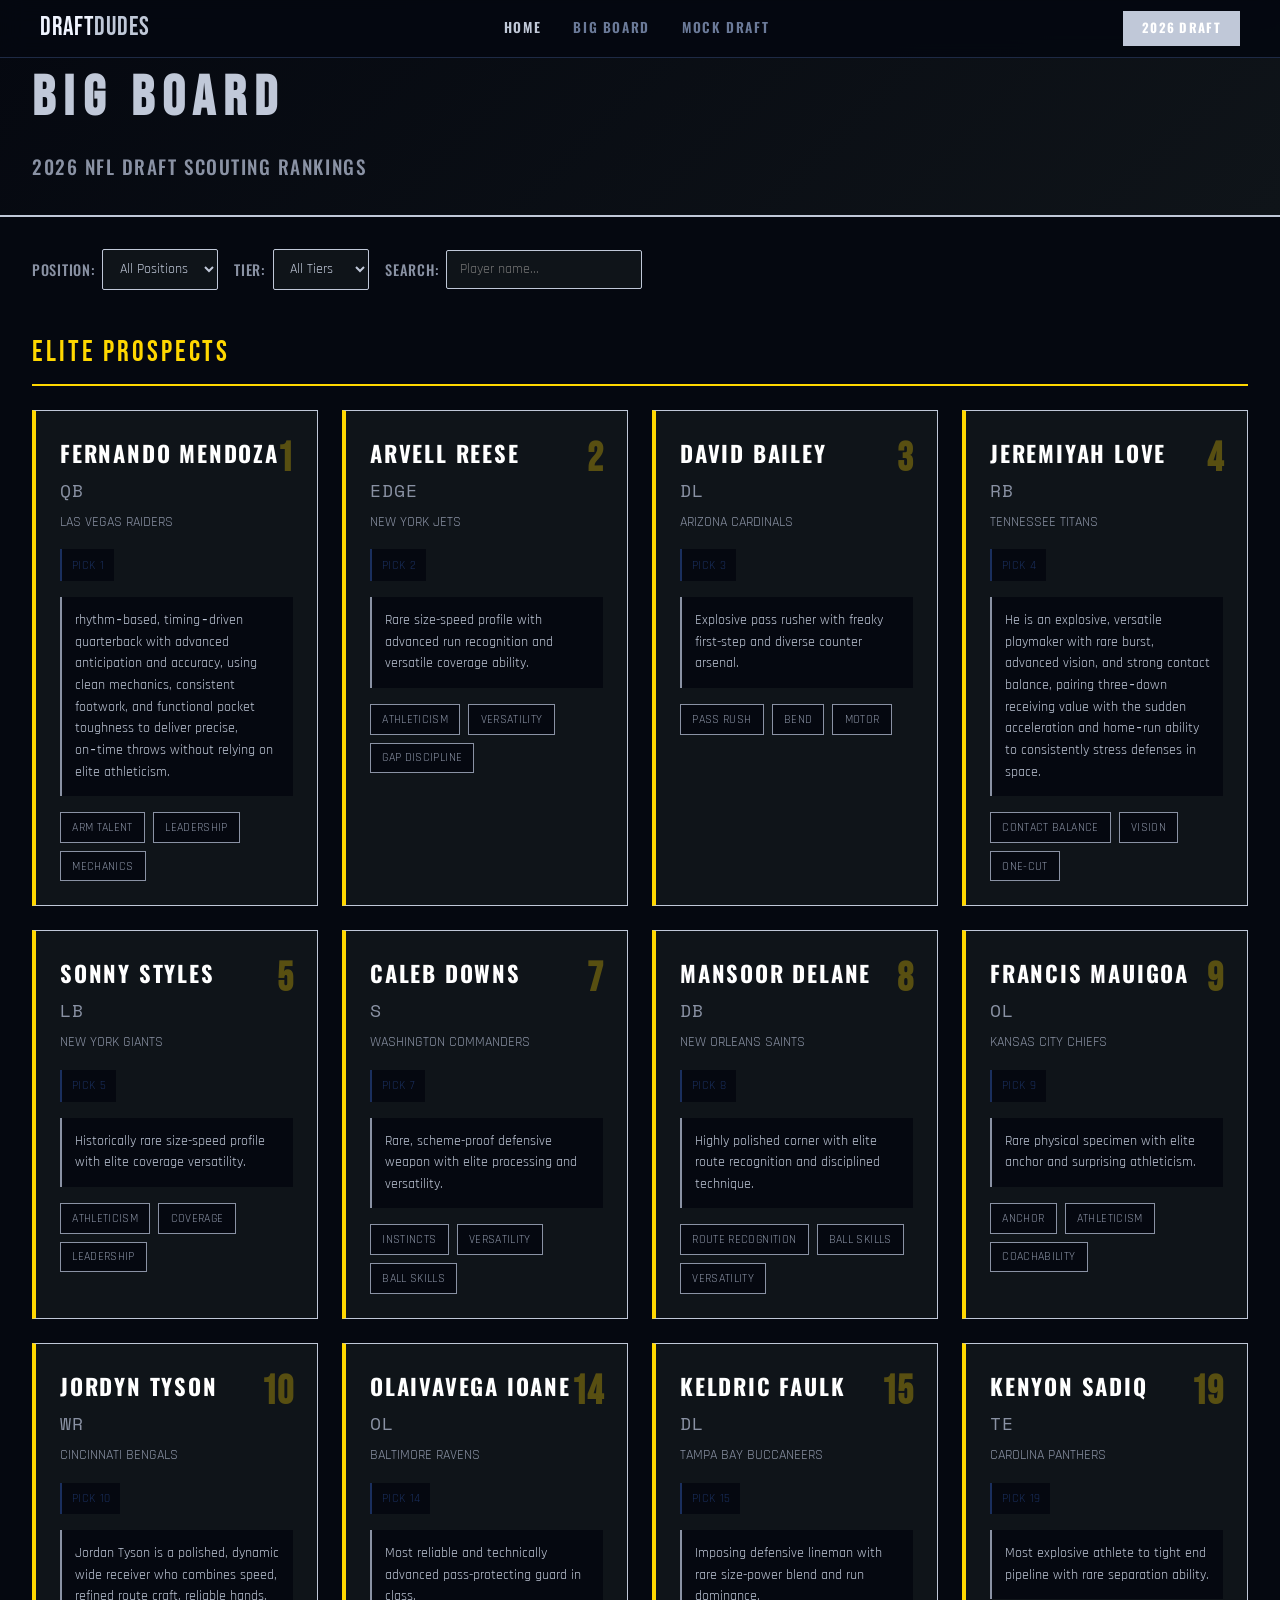
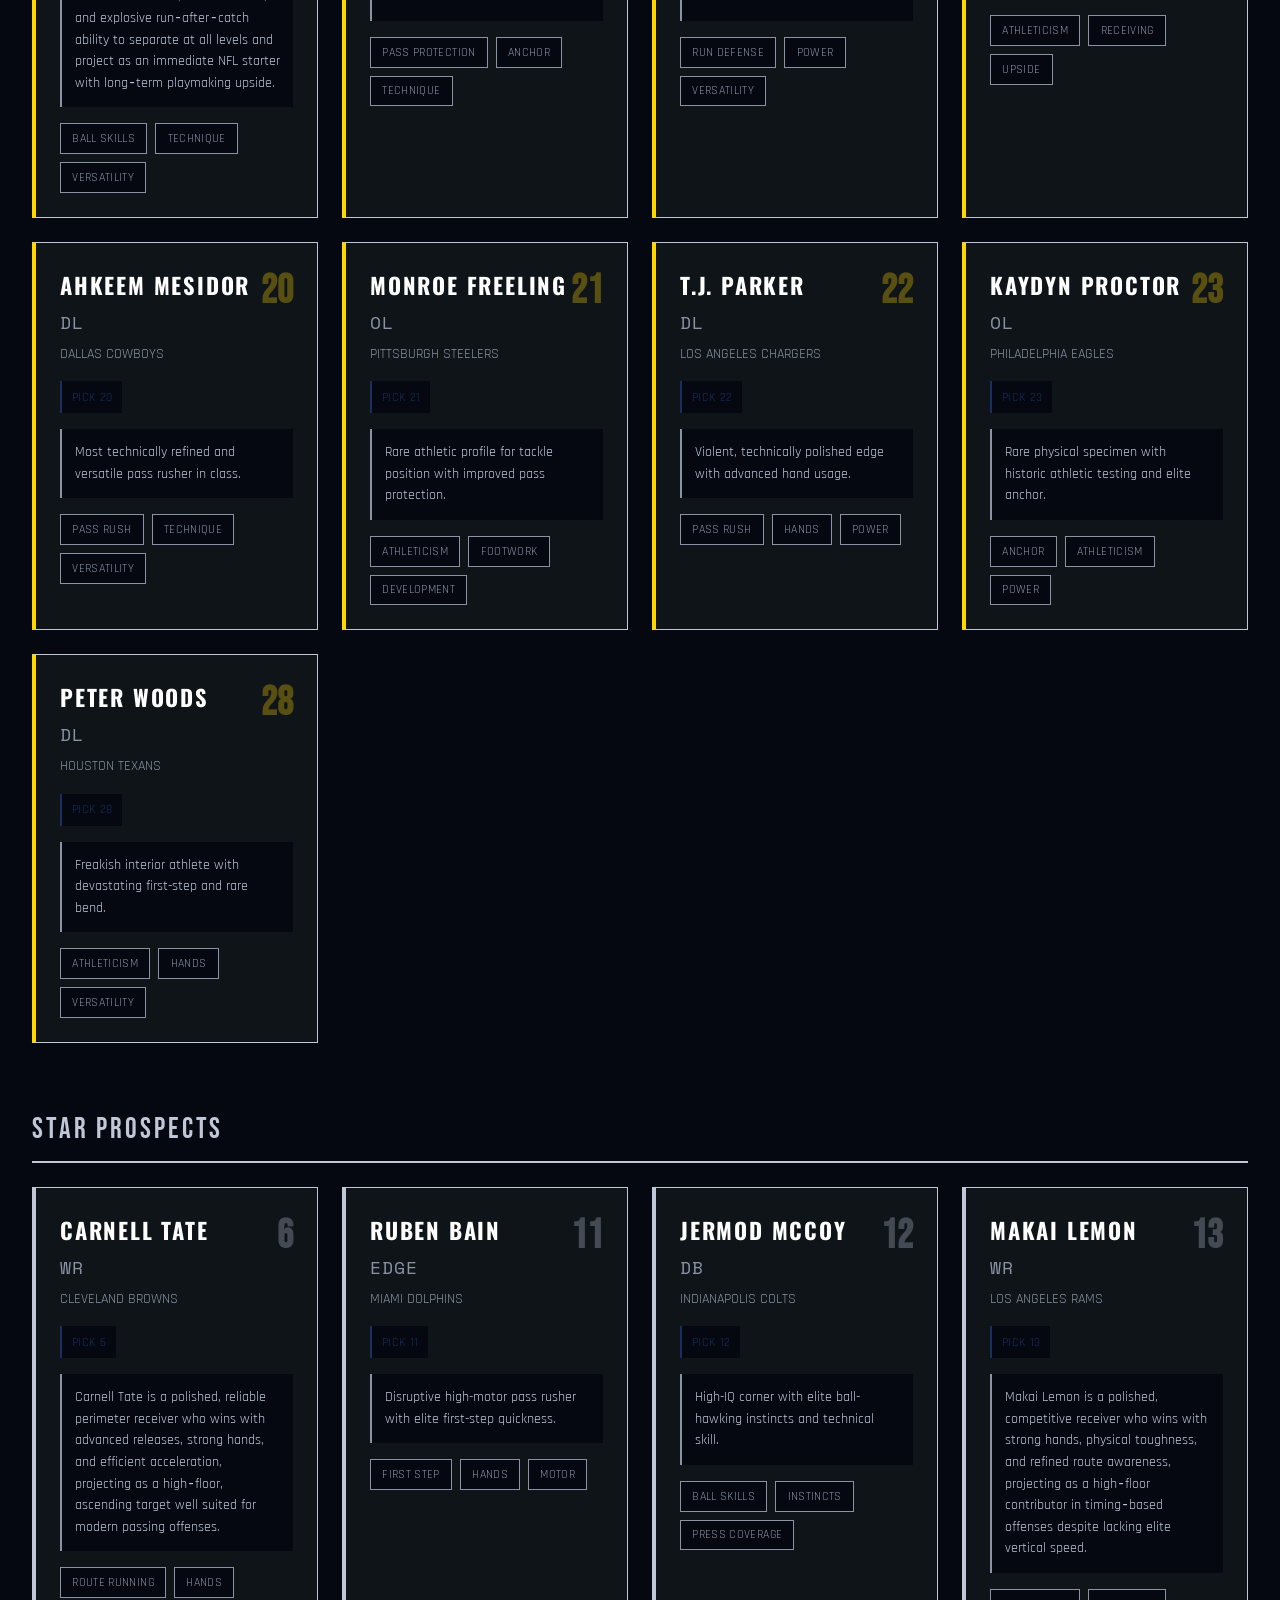
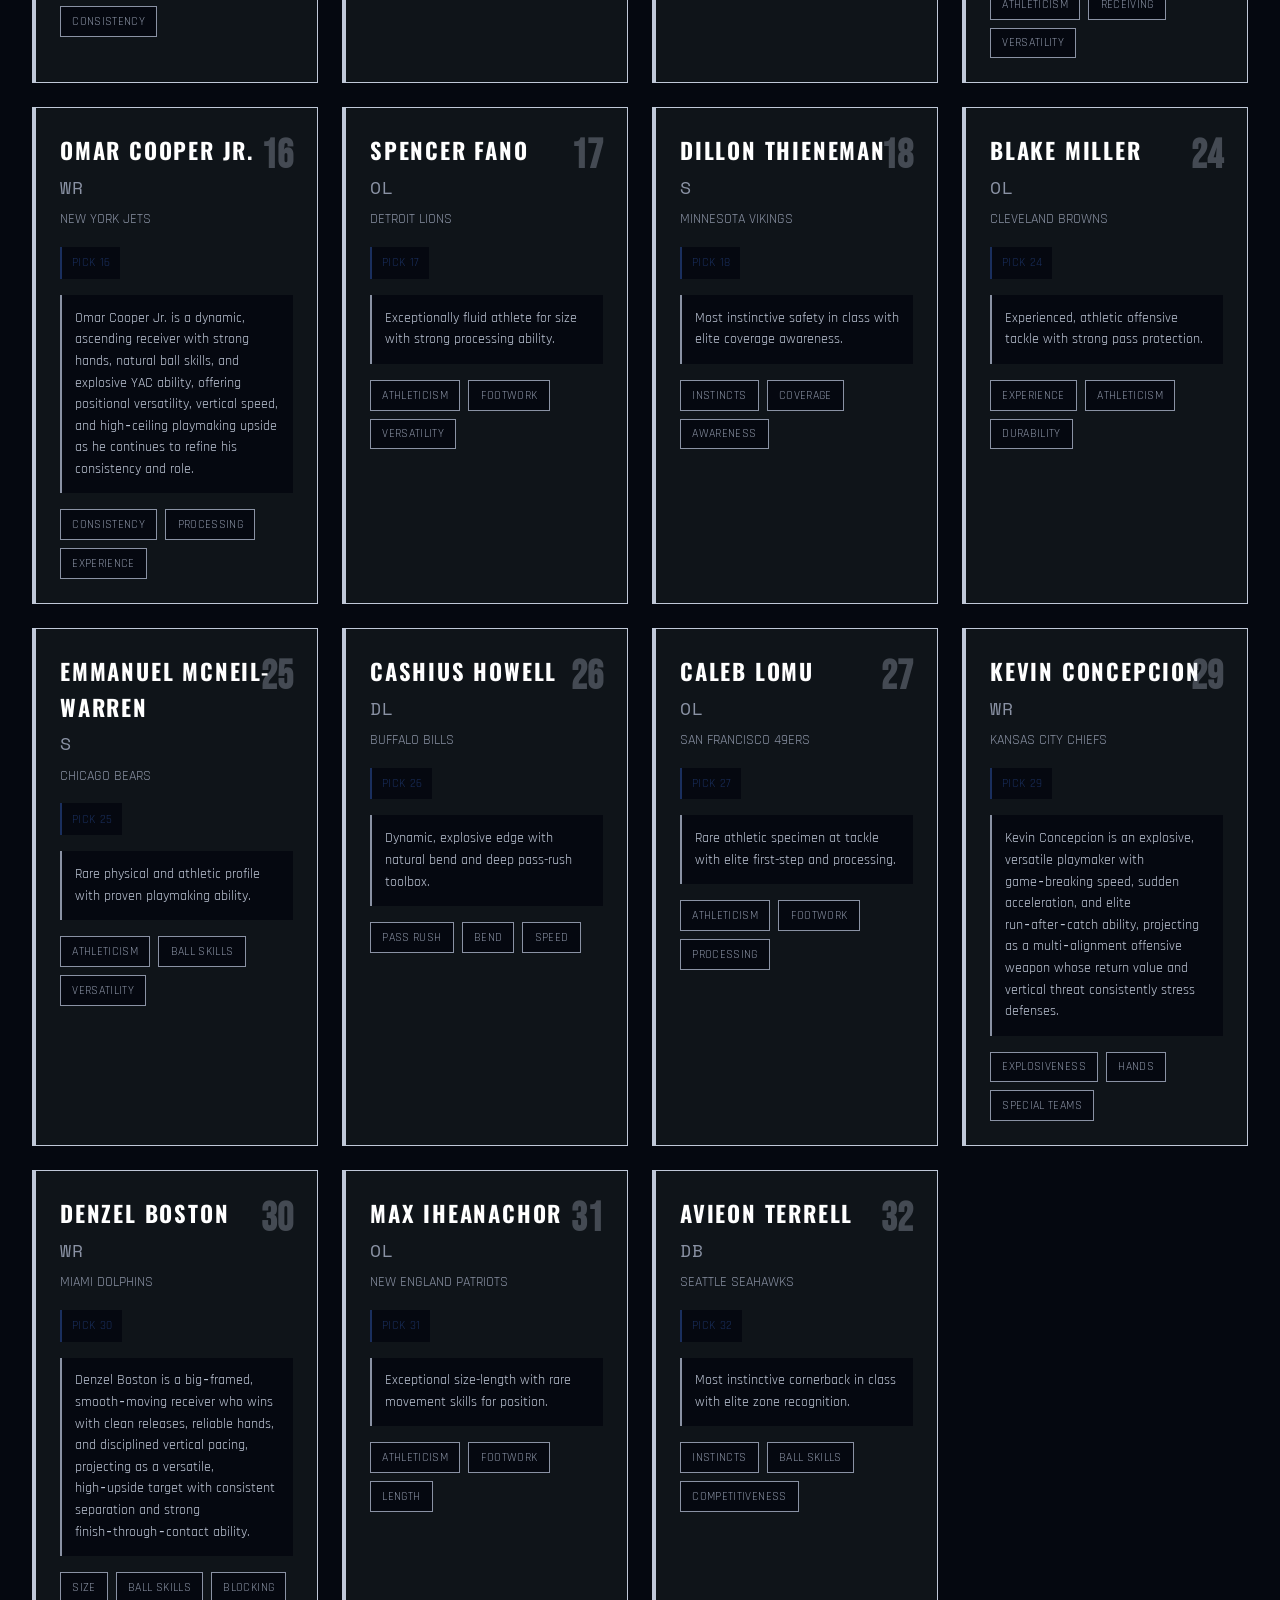
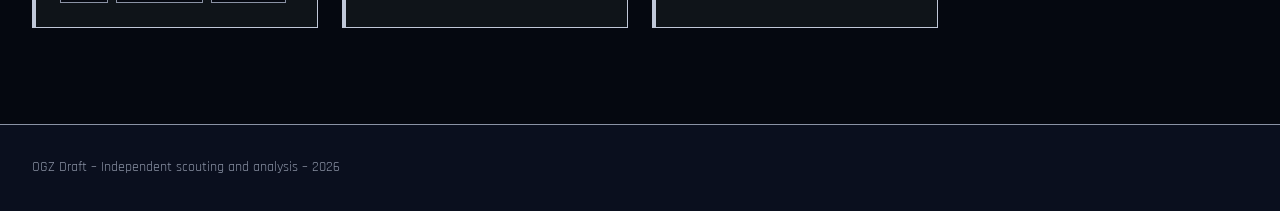
==== BigBoard.html @ 439714ad "Update Big Board" ====
<!DOCTYPE html>
<html lang="en">
<head>
    <meta charset="UTF-8">
    <meta name="viewport" content="width=device-width, initial-scale=1.0">
    <title>OGZ Draft | Big Board</title>
    <link href="https://fonts.googleapis.com/css2?family=Bebas+Neue&family=Oswald:wght@500;700&family=Rajdhani:wght@400;500;600&family=Space+Mono:wght@400;700&display=swap" rel="stylesheet">
    <link rel="stylesheet" href="Main.css">
    <style>

        * {
            margin: 0;
            padding: 0;
            box-sizing: border-box;
        }

        body {
            background: #050810;
            color: #c0c8d8;
            font-family: 'Rajdhani', monospace;
            font-size: 14px;
            line-height: 1.6;
        }

        header {
            background: linear-gradient(135deg, #050810 0%, #0f1419 100%);
            border-bottom: 2px solid #c0c8d8;
            padding: 2rem 2rem;
            margin-bottom: 2rem;
        }

        .header-content {
            max-width: 1400px;
            margin: 0 auto;
        }

        h1 {
            font-family: 'Bebas Neue', sans-serif;
            font-size: 3.5rem;
            letter-spacing: 0.15em;
            color: #c0c8d8;
            text-transform: uppercase;
            margin-bottom: 0.5rem;
        }

        .subtitle {
            font-family: 'Oswald', sans-serif;
            font-size: 1.2rem;
            letter-spacing: 0.08em;
            color: #8a92a4;
            text-transform: uppercase;
            font-weight: 500;
        }

        .container {
            max-width: 1400px;
            margin: 0 auto;
            padding: 0 2rem;
        }

        .controls {
            display: flex;
            gap: 1rem;
            margin-bottom: 2rem;
            flex-wrap: wrap;
            align-items: center;
        }

        .filter-group {
            display: flex;
            gap: 0.5rem;
            align-items: center;
        }

        label {
            font-family: 'Oswald', sans-serif;
            font-size: 0.9rem;
            text-transform: uppercase;
            letter-spacing: 0.05em;
            color: #8a92a4;
            font-weight: 500;
        }

        select, input {
            background: #0f1419;
            border: 1px solid #c0c8d8;
            color: #c0c8d8;
            padding: 0.6rem 0.8rem;
            font-family: 'Rajdhani', monospace;
            font-size: 0.9rem;
            border-radius: 2px;
            cursor: pointer;
        }

        select:hover, input:hover {
            border-color: #ffffff;
        }

        .bigboard {
            display: grid;
            gap: 1.5rem;
            margin-bottom: 3rem;
        }

        .rank-tier {
            margin-bottom: 2rem;
        }

        .tier-header {
            font-family: 'Bebas Neue', sans-serif;
            font-size: 1.8rem;
            letter-spacing: 0.1em;
            text-transform: uppercase;
            color: #c0c8d8;
            padding: 0.5rem 0;
            border-bottom: 2px solid #c0c8d8;
            margin-bottom: 1.5rem;
        }

        .tier-header.tier1 {
            color: #ffd700;
            border-bottom-color: #ffd700;
        }

        .tier-header.tier2 {
            color: #c0c8d8;
            border-bottom-color: #c0c8d8;
        }

        .tier-header.tier3 {
            color: #8a92a4;
            border-bottom-color: #8a92a4;
        }

        .prospects-row {
            display: grid;
            grid-template-columns: repeat(auto-fill, minmax(280px, 1fr));
            gap: 1.5rem;
        }

        .prospect-card {
            background: #0f1419;
            border: 1px solid #c0c8d8;
            border-left: 4px solid #c0c8d8;
            padding: 1.5rem;
            cursor: pointer;
            transition: all 0.2s ease;
            position: relative;
        }

        .prospect-card:hover {
            background: #161b24;
            border-color: #ffffff;
            border-left-color: #ffffff;
            transform: translateY(-2px);
        }

        .prospect-card.tier1 {
            border-left-color: #ffd700;
        }

        .prospect-card.tier1:hover {
            border-left-color: #ffed4e;
        }

        .prospect-card.tier2 {
            border-left-color: #c0c8d8;
        }

        .prospect-card.tier3 {
            border-left-color: #8a92a4;
        }

        .rank-badge {
            font-family: 'Bebas Neue', sans-serif;
            font-size: 2.5rem;
            font-weight: bold;
            color: #c0c8d8;
            position: absolute;
            top: 1rem;
            right: 1.5rem;
            opacity: 0.3;
        }

        .prospect-card.tier1 .rank-badge {
            color: #ffd700;
        }

        .prospect-name {
            font-family: 'Oswald', sans-serif;
            font-size: 1.4rem;
            text-transform: uppercase;
            letter-spacing: 0.08em;
            color: #ffffff;
            font-weight: 700;
            margin-bottom: 0.3rem;
        }

        .prospect-position {
            font-family: 'Space Mono', monospace;
            font-size: 1.1rem;
            color: #8a92a4;
            text-transform: uppercase;
            letter-spacing: 0.05em;
            margin-bottom: 0.5rem;
            font-weight: 400;
        }

        .prospect-team {
            color: #8a92a4;
            font-size: 0.85rem;
            margin-bottom: 1rem;
            text-transform: uppercase;
            font-family: 'Rajdhani', monospace;
        }

        .prospect-pick {
            display: inline-block;
            background: #050810;
            border-left: 2px solid #1a2f5e;
            padding: 0.4rem 0.6rem;
            font-size: 0.75rem;
            text-transform: uppercase;
            letter-spacing: 0.05em;
            color: #1a2f5e;
            margin-bottom: 1rem;
        }

        .prospect-summary {
            color: #c0c8d8;
            font-size: 0.9rem;
            line-height: 1.5;
            background: #050810;
            padding: 0.8rem;
            border-left: 2px solid #8a92a4;
            margin-bottom: 1rem;
        }

        .tags {
            display: flex;
            gap: 0.5rem;
            flex-wrap: wrap;
        }

        .tag {
            background: #050810;
            border: 1px solid #8a92a4;
            color: #8a92a4;
            padding: 0.3rem 0.7rem;
            font-size: 0.75rem;
            text-transform: uppercase;
            letter-spacing: 0.03em;
        }

        .modal {
            display: none;
            position: fixed;
            z-index: 1000;
            left: 0;
            top: 0;
            width: 100%;
            height: 100%;
            background-color: rgba(5, 8, 16, 0.8);
        }

        .modal.active {
            display: flex;
            align-items: center;
            justify-content: center;
        }

        .modal-content {
            background: #0f1419;
            border: 2px solid #c0c8d8;
            padding: 2rem;
            max-width: 750px;
            width: 90%;
            max-height: 85vh;
            overflow-y: auto;
            position: relative;
        }

        .close-btn {
            position: absolute;
            right: 1.5rem;
            top: 1.5rem;
            background: none;
            border: none;
            color: #c0c8d8;
            font-size: 2rem;
            cursor: pointer;
            transition: color 0.2s;
        }

        .close-btn:hover {
            color: #ffffff;
        }

        .modal-header {
            margin-bottom: 2rem;
            padding-right: 2rem;
        }

        .modal-name {
            font-family: 'Oswald', sans-serif;
            font-size: 2.2rem;
            text-transform: uppercase;
            color: #ffffff;
            font-weight: 700;
            margin-bottom: 0.3rem;
        }

        .modal-meta {
            display: flex;
            gap: 1rem;
            margin-bottom: 1rem;
            font-size: 0.9rem;
            color: #8a92a4;
        }

        .modal-meta-item {
            border-right: 1px solid #8a92a4;
            padding-right: 1rem;
        }

        .modal-meta-item:last-child {
            border-right: none;
        }

        .report-section {
            margin-bottom: 1.5rem;
        }

        .report-section-title {
            font-family: 'Oswald', sans-serif;
            font-size: 1rem;
            text-transform: uppercase;
            letter-spacing: 0.08em;
            color: #c0c8d8;
            border-bottom: 1px solid #8a92a4;
            padding-bottom: 0.5rem;
            margin-bottom: 0.8rem;
            font-weight: 500;
        }

        .report-text {
            color: #c0c8d8;
            line-height: 1.6;
            font-size: 0.9rem;
        }

        .report-text ul {
            margin-left: 1rem;
            margin-top: 0.3rem;
        }

        .report-text li {
            margin-bottom: 0.3rem;
            list-style-position: inside;
        }

        .report-grade {
            display: grid;
            grid-template-columns: 1fr 1fr;
            gap: 1rem;
            margin-bottom: 1.5rem;
        }

        .grade-item {
            background: #050810;
            padding: 0.8rem;
            border-left: 3px solid #8a92a4;
        }

        .grade-label {
            font-size: 0.75rem;
            color: #8a92a4;
            text-transform: uppercase;
            letter-spacing: 0.05em;
            margin-bottom: 0.3rem;
        }

        .grade-value {
            font-family: 'Oswald', sans-serif;
            font-size: 1.5rem;
            color: #c0c8d8;
            letter-spacing: 0.05em;
        }

        footer {
            text-align: center;
            padding: 2rem;
            border-top: 1px solid #8a92a4;
            color: #8a92a4;
            font-size: 0.85rem;
            margin-top: 4rem;
        }

        @media (max-width: 768px) {
            h1 {
                font-size: 2.5rem;
            }

            .prospects-row {
                grid-template-columns: 1fr;
            }

            .controls {
                flex-direction: column;
                align-items: flex-start;
            }

            .filter-group {
                width: 100%;
            }

            select, input {
                width: 100%;
            }

            .modal-content {
                max-height: 90vh;
            }
        }
    </style>
</head>

<!-- NAV -->
<nav class="topnav" id="mainNav">
  <a href="#" class="nav-logo">Draft<span>Dudes</span></a>
  <ul class="nav-links">
    <li><a href="index.html" class="active">Home</a></li>
    <li><a href="BigBoard.html">Big Board</a></li>
    <li><a href="MockDraft.html">Mock Draft</a></li>
  </ul>
  <a href="#" class="nav-cta">2026 Draft</a>
  <button class="hamburger" id="hamburger" aria-label="Menu">
    <span></span><span></span><span></span>
  </button>
</nav>
<body>
    <br>
    <header>
        <div class="header-content">
            <h1>Big Board</h1>
            <p class="subtitle">2026 NFL Draft Scouting Rankings</p>
        </div>
    </header>

    <div class="container">
        <div class="controls">
            <div class="filter-group">
                <label for="positionFilter">Position:</label>
                <select id="positionFilter">
                    <option value="">All Positions</option>
                </select>
            </div>
            <div class="filter-group">
                <label for="tierFilter">Tier:</label>
                <select id="tierFilter">
                    <option value="">All Tiers</option>
                    <option value="tier1">Elite</option>
                    <option value="tier2">Star</option>
                    <option value="tier3">Prospect</option>
                </select>
            </div>
            <div class="filter-group">
                <label for="searchFilter">Search:</label>
                <input type="text" id="searchFilter" placeholder="Player name...">
            </div>
        </div>

        <div class="bigboard" id="bigboard"></div>
    </div>

    <div class="modal" id="detailModal">
        <div class="modal-content">
            <button class="close-btn" onclick="closeModal()">&times;</button>
            <div class="modal-header">
                <div class="modal-name" id="modalName"></div>
                <div class="modal-meta">
                    <div class="modal-meta-item" id="modalPosition"></div>
                    <div class="modal-meta-item" id="modalTeam"></div>
                    <div class="modal-meta-item" id="modalPick"></div>
                </div>
            </div>
            <div id="modalBody"></div>
        </div>
    </div>

    <footer>
        <p>OGZ Draft &ndash; Independent scouting and analysis &ndash; 2026</p>
    </footer>

    <script>
        const prospects = [
            {
                rank: 1,
                name: "Fernando Mendoza",
                position: "QB",
                team: "Las Vegas Raiders",
                pick: 1,
                tier: "tier1",
                summary: "rhythm‑based, timing‑driven quarterback with advanced anticipation and accuracy, using clean mechanics, consistent footwork, and functional pocket toughness to deliver precise, on‑time throws without relying on elite athleticism.",
                tags: ["Arm Talent", "Leadership", "Mechanics"],
                strengths: [
                    "Exceptionally clean footwork and unified throwing mechanics",
                    "High‑level timing and anticipation, routinely throwing before breaks",
                    "Accurate to all levels, especially outside the numbers and in the intermediate game",
                    "Strong command of timing‑based concepts and leverage manipulation"
                ],
                weaknesses: [
                    "Lacks high‑end arm strength, limiting velocity and deep‑ball explosiveness",
                    "Holds the ball too long at times, leading to unnecessary sacks",
                    "Limited off‑script ceiling compared to more tool‑heavy prospects",
                    "Deep accuracy is effective but not elite, occasionally forcing WR adjustments"
                ],
                report: "Shows strong mechanical consistency with velocity on intermediate routes. Decision-making is advanced for his class, with poise in high-pressure situations."
            },
            {
                rank: 2,
                name: "Arvell Reese",
                position: "EDGE",
                team: "New York Jets",
                pick: 2,
                tier: "tier1",
                summary: "Rare size-speed profile with advanced run recognition and versatile coverage ability.",
                tags: ["Athleticism", "Versatility", "Gap Discipline"],
                strengths: [
                    "Rare blend of size, speed, and versatility",
                    "Advanced run recognition and quick trigger downhill",
                    "Legitimate three-down value with flashes of safety-level instincts",
                    "Exceptional tackling efficiency with explosive first step"
                ],
                weaknesses: [
                    "Coverage consistency remains his biggest area for improvement",
                    "Can be late gaining depth on play-action",
                    "Struggles in man coverage against quicker tight ends",
                    "Lacks polished pass-rush sequencing"
                ],
                report: "Moves with true sideline-to-sideline range, closing space faster than most linebackers in the country. His run recognition is advanced for his experience level, triggering downhill with urgency and arriving with force."
            },
            {
                rank: 3,
                name: "David Bailey",
                position: "DL",
                team: "Arizona Cardinals",
                pick: 3,
                tier: "tier1",
                summary: "Explosive pass rusher with freaky first-step and diverse counter arsenal.",
                tags: ["Pass Rush", "Bend", "Motor"],
                strengths: [
                    "Freaky first-step that wins before tackles get into sets",
                    "Rare twitch, burst, and top-end speed",
                    "Hip flexibility and ability to bend low around arc",
                    "Diverse counter arsenal with elite pressure numbers"
                ],
                weaknesses: [
                    "Frame approaching maxed out, lacks ideal run-game size",
                    "Struggles against power schemes at point of attack",
                    "Option concepts can freeze him with indecisive reads",
                    "Aggressive pursuit style can lead to overruns"
                ],
                report: "One of the most explosive and naturally gifted pass rushers in college football. His athletic profile is rare—twitch, burst, and top-end speed that climbs like a gear-shifting sports car, allowing him to build momentum and become nearly impossible to recover against."
            },
            {
                rank: 4,
                name: "Jeremiyah Love",
                position: "RB",
                team: "Tennessee Titans",
                pick: 4,
                tier: "tier1",
                summary: "He is an explosive, versatile playmaker with rare burst, advanced vision, and strong contact balance, pairing three‑down receiving value with the sudden acceleration and home‑run ability to consistently stress defenses in space.",
                tags: ["Contact Balance", "Vision", "One-Cut"],
                strengths: [
                    "Elite burst with instant acceleration and minimal buildup",
                    "Strong contact balance with powerful leg drive through congestion",
                    "Vertical receiving threat with strong hands and contested‑catch ability",
                    "Physical, competitive blocker who delivers firm strikes in protection"
                ],
                weaknesses: [
                    "Route tree is still limited; needs more reps beyond wheels, Texas routes, flats, and slants",
                    "Pass‑protection technique relies on body strikes rather than refined hand placement",
                    "Cutback ability is good but not yet elite; occasionally leans on athleticism over structure",
                    "Receiving skill set is strong, but still developing into a fully diverse route inventory"
                ],
                report: "Shows exceptional contact balance, breaking tackles through leverage and pad level rather than pure power. His vision in space reveals rare understanding of angles and open grass, making him dangerous in read-option concepts."
            },
            {
                rank: 5,
                name: "Sonny Styles",
                position: "LB",
                team: "New York Giants",
                pick: 5,
                tier: "tier1",
                summary: "Historically rare size-speed profile with elite coverage versatility.",
                tags: ["Athleticism", "Coverage", "Leadership"],
                strengths: [
                    "Historically rare size-speed profile in 99th percentile explosiveness",
                    "Safety-level coverage ability with vertical route prowess",
                    "6'4\" frame with lateral agility uncommon for position",
                    "Exceptional tackling efficiency and leadership"
                ],
                weaknesses: [
                    "Long frame creates leverage issues on high tackle attempts",
                    "Play-action and boot fakes occasionally manipulate him out of gap",
                    "Play strength against interior linemen still developing",
                    "Lacks anticipation in coverage for playmaking consistency"
                ],
                report: "Brings historically rare size-speed profile to the linebacker position. His background as a safety shows up immediately—he covers ground effortlessly, erasing angles on perimeter runs and matching tight ends in space with ease."
            },
            {
                rank: 6,
                name: "Carnell Tate",
                position: "WR",
                team: "Cleveland Browns",
                pick: 6,
                tier: "tier2",
                summary: "Carnell Tate is a polished, reliable perimeter receiver who wins with advanced releases, strong hands, and efficient acceleration, projecting as a high‑floor, ascending target well suited for modern passing offenses.",
                tags: ["Route Running", "Hands", "Consistency"],
                strengths: [
                    "Strong, consistent hands with excellent catch‑point control and sideline awareness",
                    "Route pacing and break‑point separation can continue to sharpenC",
                    "Route tree still developing; room for more diversity and refinement in stems",
                    "Competitive blocker with balance, strength, and willingness to engage"
                ],
                weaknesses: [
                    "YAC production fluctuates; needs more consistent decisiveness and elusiveness in space",
                    "Below-average RAC ability",
                    "Questions about elite-level separation",
                    "Blocking is competitive but would benefit from added play‑strength and improved hand placement"
                ],
                report: "Polished college receiver who wins on craft over athleticism. Shows advanced understanding of defender positioning and consistently finds soft spots in coverage with intelligent route running."
            },
            {
                rank: 7,
                name: "Caleb Downs",
                position: "S",
                team: "Washington Commanders",
                pick: 7,
                tier: "tier1",
                summary: "Rare, scheme-proof defensive weapon with elite processing and versatility.",
                tags: ["Instincts", "Versatility", "Ball Skills"],
                strengths: [
                    "Rare, scheme-proof defensive weapon with elite processing speed",
                    "Diagnoses concepts faster than most safeties",
                    "True chess piece—comfortable in box, rotating deep, or in man",
                    "Consistently clean and controlled tackling in space",
                    "Exceptional ball-hawking instincts and playmaking ability"
                ],
                weaknesses: [
                    "Aggressive play style can work against him at times",
                    "Sometimes hunts highlight hit instead of securing sure tackle",
                    "Can get caught staring into backfield on zone",
                    "Gambles on jumps when safer play is contesting catch point"
                ],
                report: "Elite processing speed allows him to play a step ahead of the offense. Operates as true chess piece, comfortable in the box, rotating as deep-half defender, matching tight ends in man coverage, or functioning as single-high eraser."
            },
            {
                rank: 8,
                name: "Mansoor Delane",
                position: "DB",
                team: "New Orleans Saints",
                pick: 8,
                tier: "tier1",
                summary: "Highly polished corner with elite route recognition and disciplined technique.",
                tags: ["Route Recognition", "Ball Skills", "Versatility"],
                strengths: [
                    "Elite route recognition and timing",
                    "Fluid hips and quick feet without grabbing",
                    "Elite ball production—8 career interceptions",
                    "LSU season lockdown consistency",
                    "Scheme-versatile with zone and man capability"
                ],
                weaknesses: [
                    "30-inch arms below average for outside corner",
                    "Lean frame raises durability concerns",
                    "Aggressive instincts manipulated by pump fakes",
                    "Needs functional strength for 17-game season",
                    "Press coverage transitions still developing"
                ],
                report: "Highly polished, instinctive corner whose game is built on elite route recognition and disciplined technique. Consistently reads route combinations before they fully develop, positioning himself in throwing lanes with rare anticipation."
            },
            {
                rank: 9,
                name: "Francis Mauigoa",
                position: "OL",
                team: "Kansas City Chiefs",
                pick: 9,
                tier: "tier1",
                summary: "Rare physical specimen with elite anchor and surprising athleticism.",
                tags: ["Anchor", "Athleticism", "Coachability"],
                strengths: [
                    "Rare physical specimen with elite muscle density",
                    "Overwhelming anchor that stonewalls bull rushers",
                    "Hands arrive with concussive force, stun defenders at contact",
                    "Surprising burst and body control despite massive build",
                    "Nasty run-blocking demeanor with consistent finishing"
                ],
                weaknesses: [
                    "Lateral quickness tops out at good, not great",
                    "Extended pass sets expose stiffness in mirror ability",
                    "Hand placement can drift outside the frame",
                    "Pad level becomes inconsistent on long drives",
                    "Still refining processing against complex blitz packages"
                ],
                report: "Built like a refrigerator with legs, carrying elite muscle density across 315-pound frame. His anchor is overwhelming—bull rushers simply stop on contact. Despite his massive build, Mauigoa moves with surprising burst and body control."
            },
            {
                rank: 10,
                name: "Jordyn Tyson",
                position: "WR",
                team: "Cincinnati Bengals",
                pick: 10,
                tier: "tier1",
                summary: "Jordan Tyson is a polished, dynamic wide receiver who combines speed, refined route craft, reliable hands, and explosive run‑after‑catch ability to separate at all levels and project as an immediate NFL starter with long‑term playmaking upside.",
                tags: ["Ball Skills", "Technique", "Versatility"],
                strengths: [
                    "True functional speed with elite acceleration and stride manipulation",
                    "Excellent route deception using pacing, head, and shoulder fakes to create separation",
                    "Large catch radius supported by long arms and hand strength",
                    "Advanced ball‑carrier vision and YAC ability, reading pursuit angles effectively"
                ],
                weaknesses: [
                    "Inconsistent play strength allows physical corners to disrupt timing at times",
                    "Blocking technique and effort lack consistency; struggles to sustain control through contact",
                    "Needs to maximize leverage and hand placement in the run game to add every‑down value",
                    "Occasionally can be knocked off route stem when facing aggressive defensive backs"
                ],
                report: "High-IQ, ball-hawking corner with elite spatial awareness and technical refinement to mirror receivers at every level of the field. Ball skills stand out immediately—tracks and high-points throws through contact with ease."
            },
            {
                rank: 11,
                name: "Ruben Bain",
                position: "EDGE",
                team: "Miami Dolphins",
                pick: 11,
                tier: "tier2",
                summary: "Disruptive high-motor pass rusher with elite first-step quickness.",
                tags: ["First Step", "Hands", "Motor"],
                strengths: [
                    "Elite first-step quickness and violent hands",
                    "Fires off ball before tackles can get hands set",
                    "Naturally converts speed to power",
                    "Equally aggressive run defense with relentless effort",
                    "Alignment versatility gives coordinators deployment freedom"
                ],
                weaknesses: [
                    "Arm length measured under 31 inches limits finishing",
                    "Gap discipline can be inconsistent",
                    "Gambles for splash plays and occasionally vacates lane",
                    "Secondary hand usage needs refinement",
                    "Missed-tackle rate above 20 percent"
                ],
                report: "Disruptive, high-motor pass rusher whose game is built on elite first-step quickness and violent hands. He fires off the ball before tackles can even get their hands set, landing a forceful initial punch."
            },
            {
                rank: 12,
                name: "Jermod McCoy",
                position: "DB",
                team: "Indianapolis Colts",
                pick: 12,
                tier: "tier2",
                summary: "High-IQ corner with elite ball-hawking instincts and technical skill.",
                tags: ["Ball Skills", "Instincts", "Press Coverage"],
                strengths: [
                    "High-IQ, ball-hawking corner with elite spatial awareness",
                    "Tracks and high-points throws with timing and body control",
                    "Exceptionally disciplined in zone with closing burst",
                    "Advanced route recognition rarely fooled",
                    "Clinical press technique with well-timed jams"
                ],
                weaknesses: [
                    "Notable durability flag from January 2025 ACL tear",
                    "Limited recent tape from injury recovery",
                    "Gets grabby when beaten downfield",
                    "Tackling form in space needs refinement",
                    "Run-support engagement inconsistent"
                ],
                report: "High-IQ, ball-hawking corner with elite spatial awareness and the technical refinement to mirror receivers at every level of the field. His ball skills stand out immediately—he tracks and high-points throws through contact with ease."
            },
            {
                rank: 13,
                name: "Makai Lemon",
                position: "WR",
                team: "Los Angeles Rams",
                pick: 13,
                tier: "tier2",
                summary: "Makai Lemon is a polished, competitive receiver who wins with strong hands, physical toughness, and refined route awareness, projecting as a high‑floor contributor in timing‑based offenses despite lacking elite vertical speed.",
                tags: ["Athleticism", "Receiving", "Versatility"],
                strengths: [
                    "Strong, confident hands with late‑hands ability and excellent focus through contact",
                    "Sharp, efficient route breaks with strong zone awareness and spacing instincts",
                    "Physical, tough runner after the catch with reliable contact balance",
                    "Reliable, quarterback‑friendly target who minimizes concentration drops",
                ],
                weaknesses: [
                    "Lacks elite burst and top‑end speed; limited ability to separate vertically",
                    "Release vs. press can be inefficient due to excessive footwork and wasted movement",
                    "YAC potential capped by absence of a true second gear",
                    "Initial quickness is adequate but not dynamic enough to consistently win early in routes",
                ],
                report: "Explosive athlete dominating competition with athleticism and improvisation. Shows adequate arm strength in limited context with ability to make plays with feet and body control in space."
            },
            {
                rank: 14,
                name: "Olaivavega Ioane",
                position: "OL",
                team: "Baltimore Ravens",
                pick: 14,
                tier: "tier1",
                summary: "Most reliable and technically advanced pass-protecting guard in class.",
                tags: ["Pass Protection", "Anchor", "Technique"],
                strengths: [
                    "Most reliable and technically advanced pass-protecting guard",
                    "Zero sacks, zero hits, only 4 hurries across 613 snaps in 2025",
                    "Sets anchors like rooted into turf against bull rushers",
                    "Overwhelming grip strength and consistent contact balance",
                    "Advanced stunt and twist recognition"
                ],
                weaknesses: [
                    "Run-blocking consistency lags behind pass protection",
                    "Lateral quickness is below average",
                    "Pad level rises too quickly after initial contact",
                    "Struggles reaching perimeter or climbing second level",
                    "Hand timing in run game remains inconsistent"
                ],
                report: "One of the most reliable and technically advanced pass-protecting guards in the country, with production that translates cleanly to the NFL. His 2025 tape speaks volumes—zero sacks, zero hits, and only four hurries across 613 snaps."
            },
            {
                rank: 15,
                name: "Keldric Faulk",
                position: "DL",
                team: "Tampa Bay Buccaneers",
                pick: 15,
                tier: "tier1",
                summary: "Imposing defensive lineman with rare size-power blend and run dominance.",
                tags: ["Run Defense", "Power", "Versatility"],
                strengths: [
                    "Imposing scheme-versatile defensive lineman",
                    "Rare blend of size, power, and run-game dominance",
                    "Run defense already NFL-caliber with 62 run stops",
                    "Legitimate two-gap potential with alignment versatility",
                    "Long-arm stab maximizes reach advantage"
                ],
                weaknesses: [
                    "Pass-rush ceiling tied to athletic limitations",
                    "First-step quickness inconsistent, especially on run-pass reads",
                    "Bend and arc speed grade below average for edge",
                    "Lacks reliable counters when initial move stalls",
                    "Hand placement on first contact needs refinement"
                ],
                report: "Imposing, scheme-versatile defensive lineman with rare blend of size, power, and run-game dominance. At 6'6\", 285 pounds with elite strength, he plays with violent hands and overwhelming anchor ability that immediately translates to Sundays."
            },
            {
                rank: 16,
                name: "Omar Cooper Jr.",
                position: "WR",
                team: "New York Jets",
                pick: 16,
                tier: "tier2",
                summary: "Omar Cooper Jr. is a dynamic, ascending receiver with strong hands, natural ball skills, and explosive YAC ability, offering positional versatility, vertical speed, and high‑ceiling playmaking upside as he continues to refine his consistency and role.",
                tags: ["Consistency", "Processing", "Experience"],
                strengths: [
                    "Outstanding ball skills with reliable hands in traffic and outside his frame",
                    "Natural feel for finding soft spots in zone coverage and presenting as a clean target",
                    "Past availability and effort concerns, including public criticism from the coaching staff",
                    "Occasional concentration lapses over the middle",
                ],
                weaknesses: [
                    "Route technique still developing, especially at stems and break points",
                    "Relies more on athleticism than refined craft to win vs. press and tight man",
                    "Occasional concentration drops when taking eyes off the ball too early",
                    "Lacks elite top‑end speed to be a true field‑tilting vertical threat"
                ],
                report: "Experienced offensive tackle who manages pass protection efficiently. Shows adequate athleticism with solid mechanical consistency in controlled settings."
            },
            {
                rank: 17,
                name: "Spencer Fano",
                position: "OL",
                team: "Detroit Lions",
                pick: 17,
                tier: "tier2",
                summary: "Exceptionally fluid athlete for size with strong processing ability.",
                tags: ["Athleticism", "Footwork", "Versatility"],
                strengths: [
                    "Exceptionally fluid athlete for his size",
                    "Lateral agility, balance, and body control",
                    "Real explosiveness in stance with strong processing",
                    "Independent hand usage continuing development",
                    "Competitiveness and grit in run game"
                ],
                weaknesses: [
                    "Leaner build raises strength conversion questions",
                    "Arm length may limit left side projection",
                    "Hand usage can drift outside frame",
                    "Pad level rises on drive blocks occasionally",
                    "Opens outside hip too early against speed"
                ],
                report: "Exceptionally fluid athlete for his size, moving with the ease of a tight end despite carrying a tackle's frame. His lateral agility, balance, and body control allow him to climb to the second level with impressive precision."
            },
            {
                rank: 18,
                name: "Dillon Thieneman",
                position: "S",
                team: "Minnesota Vikings",
                pick: 18,
                tier: "tier2",
                summary: "Most instinctive safety in class with elite coverage awareness.",
                tags: ["Instincts", "Coverage", "Awareness"],
                strengths: [
                    "Most instinctive safety in class",
                    "Elite coverage awareness and route concept understanding",
                    "Eyes disciplined on quarterback anticipating throws",
                    "Fluid hips and smooth backpedal with effortless transitions",
                    "True alignment chameleon with significant multi-role experience"
                ],
                weaknesses: [
                    "Aggressive play style used against him on play-action",
                    "Change-of-direction quickness only average",
                    "Pursuit angles need refinement on perimeter",
                    "Block-shedding remains work in progress",
                    "Occasional hesitation against complex route combinations"
                ],
                report: "One of the most instinctive safeties in the class, showing elite coverage awareness and advanced understanding of route concepts. His eyes stay disciplined on the quarterback, allowing him to anticipate throws and close windows before release."
            },
            {
                rank: 19,
                name: "Kenyon Sadiq",
                position: "TE",
                team: "Carolina Panthers",
                pick: 19,
                tier: "tier1",
                summary: "Most explosive athlete to tight end pipeline with rare separation ability.",
                tags: ["Athleticism", "Receiving", "Upside"],
                strengths: [
                    "Most explosive athletes to tight end pipeline in years",
                    "4.39 forty, 43.5-inch vertical, 11'1\" broad jump elite",
                    "Tracks ball naturally downfield with smooth adjustments",
                    "Comfortable everywhere—in-line, slot, flexed, motion",
                    "Dangerous playmaker once ball in hands"
                ],
                weaknesses: [
                    "Undersized for every-down NFL tight end at 241-245 lbs",
                    "Frame shows up limiting in run game",
                    "Blocking technique remains inconsistent",
                    "Focus drops appear on routine throws",
                    "Press coverage can disrupt timing"
                ],
                report: "One of the most explosive athletes to enter the tight end pipeline in years. His rare burst shows up on tape through quick-twitch footwork and ability to separate out of breaks, routinely leaving linebackers flat-footed."
            },
            {
                rank: 20,
                name: "Ahkeem Mesidor",
                position: "DL",
                team: "Dallas Cowboys",
                pick: 20,
                tier: "tier1",
                summary: "Most technically refined and versatile pass rusher in class.",
                tags: ["Pass Rush", "Technique", "Versatility"],
                strengths: [
                    "Most technically refined and versatile pass rusher",
                    "Deep arsenal of moves strung together with rare fluidity",
                    "Outstanding snap anticipation fueling consistent edge threats",
                    "Advanced hand usage beating linemen to strike point",
                    "Alignment versatility across defensive line"
                ],
                weaknesses: [
                    "Lacks prototypical edge size at 6'3\" with shorter arms",
                    "Speed-to-power conversion can be hit-or-miss",
                    "Occasionally narrows base through contact",
                    "Aggressive pursuit can take him out of position",
                    "Durability concern from multiple foot surgeries"
                ],
                report: "One of the most technically refined and versatile pass rushers in the class, boasting a deep arsenal of moves that he strings together with rare fluidity. His swipe, arm-over, cross-chop, club-rip combinations keep tackles off balance."
            },
            {
                rank: 21,
                name: "Monroe Freeling",
                position: "OL",
                team: "Pittsburgh Steelers",
                pick: 21,
                tier: "tier1",
                summary: "Rare athletic profile for tackle position with improved pass protection.",
                tags: ["Athleticism", "Footwork", "Development"],
                strengths: [
                    "Rare athletic profile pairing 6'7\" frame with verified explosiveness",
                    "Pass protection took major leap in 2025 against SEC",
                    "Basketball background shows in balance and spatial awareness",
                    "Quick efficient first step reaching landmarks",
                    "Active, independent hands with recovery ability"
                ],
                weaknesses: [
                    "Run blocking remains inconsistent despite pass gains",
                    "Gets tall through hips losing power at point of attack",
                    "Needs 10-15 pounds functional mass for anchor",
                    "Tendency to lunge undermines length advantage",
                    "Limited starting experience leaves NFL readiness questions"
                ],
                report: "Rare athletic profile to the offensive tackle position, pairing a 6'7\" frame with 34-inch arms and verified explosiveness. His pass protection took a major leap in 2025—allowing minimal pressure across 747 snaps against SEC edge talent."
            },
            {
                rank: 22,
                name: "T.J. Parker",
                position: "DL",
                team: "Los Angeles Chargers",
                pick: 22,
                tier: "tier1",
                summary: "Violent, technically polished edge with advanced hand usage.",
                tags: ["Pass Rush", "Hands", "Power"],
                strengths: [
                    "Violent, technically polished edge defender",
                    "Advanced hand usage and power at point of attack",
                    "Elite ball-stripping ability with precise timing",
                    "Long-arm rush true difference-maker",
                    "Firm, immovable edge setting with veteran discipline"
                ],
                weaknesses: [
                    "Pass-rush ceiling capped by lack of elite get-off",
                    "Not winning footraces to edge consistently",
                    "Down blocks can displace when landing clean",
                    "Range limited on plays flowing away",
                    "Needs more depth in counter repertoire"
                ],
                report: "Violent, technically polished edge defender whose game is built on advanced hand usage, power, and relentless competitiveness. He weaponizes his hands at the point of attack, striking with force and layering active counters."
            },
            {
                rank: 23,
                name: "Kaydyn Proctor",
                position: "OL",
                team: "Philadelphia Eagles",
                pick: 23,
                tier: "tier1",
                summary: "Rare physical specimen with historic athletic testing and elite anchor.",
                tags: ["Anchor", "Athleticism", "Power"],
                strengths: [
                    "Rare physical specimen at left tackle",
                    "Massive 6'7\", 350-plus frame with historic athletic testing",
                    "Elite anchor with powerful initial punch",
                    "Displaces defenders off ball with consistent power",
                    "Three years SEC starting experience with zero-pressure games"
                ],
                weaknesses: [
                    "Pass-protection technique remains inconsistent",
                    "Beaten inside too often with exploitable lateral redirect",
                    "Feet narrow or cross under pressure killing base",
                    "Pad level rises as games wear on",
                    "Weight management real concern approaching 370 lbs"
                ],
                report: "Rare physical specimen at left tackle, boasting a massive 6'7\", 350-plus-pound frame paired with historic athletic testing. His anchor is elite; once he sinks and plants, bull rushers simply stop on contact."
            },
            {
                rank: 24,
                name: "Blake Miller",
                position: "OL",
                team: "Cleveland Browns",
                pick: 24,
                tier: "tier2",
                summary: "Experienced, athletic offensive tackle with strong pass protection.",
                tags: ["Experience", "Athleticism", "Durability"],
                strengths: [
                    "Experienced, athletic offensive tackle",
                    "Movement skills and processing stand out immediately",
                    "Efficient kick slide with early position advantage",
                    "Improved pass protection each year at Clemson",
                    "Elite durability with 54 consecutive starts"
                ],
                weaknesses: [
                    "Run blocking never matched pass protection consistency",
                    "Pad level stays too high on climbs",
                    "Lighter frame susceptible to being moved off spot",
                    "Hand placement drifts wide creating vulnerability",
                    "Technical refinement needed in pad level and placement"
                ],
                report: "Experienced, athletic offensive tackle whose movement skills and processing stand out immediately on tape. His pass protection improved each year at Clemson, peaking with a senior season where he kept his quarterback remarkably clean."
            },
            {
                rank: 25,
                name: "Emmanuel McNeil-Warren",
                position: "S",
                team: "Chicago Bears",
                pick: 25,
                tier: "tier2",
                summary: "Rare physical and athletic profile with proven playmaking ability.",
                tags: ["Athleticism", "Ball Skills", "Versatility"],
                strengths: [
                    "Rare physical and athletic profile for safety",
                    "Standing 6'3½\" with 32-inch arms and movement skills",
                    "Proven playmaker with 9 career forced fumbles",
                    "Advanced zone coverage instincts and closing ability",
                    "Fills gaps with physicality and decisiveness"
                ],
                weaknesses: [
                    "Man coverage against quick receivers inconsistent",
                    "Combine testing confirmed only average explosiveness",
                    "Pre-snap movement overly bouncy on run reads",
                    "Open-field tackling remains work in progress",
                    "Small-school background adjustment period needed"
                ],
                report: "Emmanuel McNeil-Warren brings a rare physical and athletic profile to the safety position, standing 6'3½\" with 32-plus-inch arms and the movement skills to match. His size, range, and fluidity allow him to line up all over the secondary."
            },
            {
                rank: 26,
                name: "Cashius Howell",
                position: "DL",
                team: "Buffalo Bills",
                pick: 26,
                tier: "tier2",
                summary: "Dynamic, explosive edge with natural bend and deep pass-rush toolbox.",
                tags: ["Pass Rush", "Bend", "Speed"],
                strengths: [
                    "Dynamic, explosive edge rusher",
                    "Violent first-step acceleration and natural bend",
                    "Ankle flexibility and hip mobility",
                    "Inside spin counter legitimate weapon",
                    "Outstanding backside pursuit ability"
                ],
                weaknesses: [
                    "30¼-inch arms historically short for edge",
                    "Gets knocked around at point of attack by power",
                    "Edge-setting technique inconsistent",
                    "Pass-rush sequencing fires best move immediately",
                    "Range limited on plays flowing away"
                ],
                report: "Dynamic, explosive edge rusher whose game is built on violent first-step acceleration, natural bend, and a deep pass-rush toolbox. His get-off is borderline violent—he regularly beats tackles out of their stance."
            },
            {
                rank: 27,
                name: "Caleb Lomu",
                position: "OL",
                team: "San Francisco 49ers",
                pick: 27,
                tier: "tier2",
                summary: "Rare athletic specimen at tackle with elite first-step and processing.",
                tags: ["Athleticism", "Footwork", "Processing"],
                strengths: [
                    "Rare athletic specimen at offensive tackle",
                    "Movement skills that shouldn't exist at 313 pounds",
                    "Tight-end caliber first step with early landmark arrival",
                    "Hands land early and violently in protection",
                    "Advanced processing handling twists and stunts"
                ],
                weaknesses: [
                    "Core power glaring issue showing in tape and testing",
                    "Run blocking lags full tier behind pass protection",
                    "Arm length and hand size both below average",
                    "Doesn't consistently finish blocks",
                    "Zone-blocking angles inconsistent"
                ],
                report: "Rare athletic specimen at offensive tackle, exploding out of his stance with movement skills that simply shouldn't exist at 313 pounds. His first step is tight-end caliber, consistently beating defensive ends to the landmark."
            },
            {
                rank: 28,
                name: "Peter Woods",
                position: "DL",
                team: "Houston Texans",
                pick: 28,
                tier: "tier1",
                summary: "Freakish interior athlete with devastating first-step and rare bend.",
                tags: ["Athleticism", "Hands", "Versatility"],
                strengths: [
                    "Freakish interior athlete with devastating first-step",
                    "Rare bend and body control for 315 pounds",
                    "Violent hand strikes with concussive force",
                    "Sideline-to-sideline range stunning for build",
                    "Scheme versatility across defensive line"
                ],
                weaknesses: [
                    "Gap discipline remains inconsistent",
                    "Gambles too often for splash plays",
                    "Pass-rush arsenal lacks depth beyond burst",
                    "Anchor can be compromised by double teams",
                    "Production hasn't matched traits consistently"
                ],
                report: "One of the most freakish interior athletes in college football, pairing a devastating first step with rare bend and body control for a 315-pound defender. His get-off is violent—guards are often in recovery mode from the snap."
            },
            {
                rank: 29,
                name: "Kevin Concepcion",
                position: "WR",
                team: "Kansas City Chiefs",
                pick: 29,
                tier: "tier2",
                summary: "Kevin Concepcion is an explosive, versatile playmaker with game‑breaking speed, sudden acceleration, and elite run‑after‑catch ability, projecting as a multi‑alignment offensive weapon whose return value and vertical threat consistently stress defenses.",
                tags: ["Explosiveness", "Hands", "Special Teams"],
                strengths: [
                    "High‑end speed and sudden acceleration that immediately threaten defenses",
                    "Elite YAC ability with fluid burst, agility, and creativity in space",
                    "Effective vertical seller who stacks DBs and closes cushion quickly",
                    "Strong contact balance for his size; powers through arm tackles",
                ],
                weaknesses: [
                    "Occasional concentration drops, especially over the middle",
                    "Release vs. physical press corners can improve; relies on speed over counters",
                    "Routes can lack pacing and tempo variance",
                    "Route precision on intermediate patterns still developing",
                    "Can run defenders off rather than fully engaging at the point of attack"
                ],
                report: "Explosive, twitchy playmaker whose acceleration and short-area burst immediately jump off the screen. His first-step quickness and ability to accelerate through the first 15 yards of his stem create natural separation."
            },
            {
                rank: 30,
                name: "Denzel Boston",
                position: "WR",
                team: "Miami Dolphins",
                pick: 30,
                tier: "tier2",
                summary: "Denzel Boston is a big‑framed, smooth‑moving receiver who wins with clean releases, reliable hands, and disciplined vertical pacing, projecting as a versatile, high‑upside target with consistent separation and strong finish‑through‑contact ability.",
                tags: ["Size", "Ball Skills", "Blocking"],
                strengths: [
                    "Above‑average play speed with strong straight‑line burst and YAC ability",
                    "Clean, efficient release package with minimal wasted movement",
                    "Sells vertical stems effectively and manipulates leverage with pacing and body control",
                    "Tracks the ball well and adjusts naturally at the catch point"
                ],
                weaknesses: [
                    "Blocking effort and physicality are inconsistent; defaults to run‑off technique too often",
                    "Limited post‑catch creativity; relies heavily on speed rather than elusiveness",
                    "Occasional concentration drops when taking eyes off the ball too early",
                    "Lacks elite top‑end speed to be a true field‑tilting vertical threat",
                ],
                report: "Denzel Boston is built like a prototypical X receiver at 6'4, with long arms and a natural understanding of how to use his frame to wall off defenders. He gets up to speed quickly and carries it through his routes without wasted motion."
            },
            {
                rank: 31,
                name: "Max Iheanachor",
                position: "OL",
                team: "New England Patriots",
                pick: 31,
                tier: "tier2",
                summary: "Exceptional size-length with rare movement skills for position.",
                tags: ["Athleticism", "Footwork", "Length"],
                strengths: [
                    "Exceptional size-length combination",
                    "6'6\" 325 pounds with 34.5-inch arms",
                    "Rare movement skills for tackle position",
                    "Tailor-made for zone-blocking concepts",
                    "Outstanding 2025 pass-protection tape"
                ],
                weaknesses: [
                    "Hand timing remains developmental need",
                    "Stunt and twist recognition inconsistent",
                    "Run blocking lags behind pass protection",
                    "Against speed rushers tends to overset",
                    "16 penalties across three seasons concerning"
                ],
                report: "This prospect brings an exceptional blend of size, length, and rare movement skills to the offensive tackle position. At 6'6\" and 325 pounds with 34.5-inch arms, he carries prototype measurables and uses every inch to widen rush angles."
            },
            {
                rank: 32,
                name: "Avieon Terrell",
                position: "DB",
                team: "Seattle Seahawks",
                pick: 32,
                tier: "tier2",
                summary: "Most instinctive cornerback in class with elite zone recognition.",
                tags: ["Instincts", "Ball Skills", "Competitiveness"],
                strengths: [
                    "Most instinctive cornerback in class with elite instincts",
                    "Reads concepts not just receivers",
                    "Ball production reflects elite anticipation",
                    "Forced-fumble technique draws Peanut Tillman comparisons",
                    "Fluid hips maintaining in-phase positioning"
                ],
                weaknesses: [
                    "Lean frame around 180 pounds limits contested situations",
                    "Quick releases across face give trouble in soft press",
                    "Gets grabby when losing in trail",
                    "Tackling technique needs refinement",
                    "Short zone recognition can be inconsistent"
                ],
                report: "Avieon Terrell is one of the most instinctive and scheme-versatile cornerbacks in the class, with zone eyes that jump off the screen. His ability to read concepts, not just receivers, is elite—the tape shows him jumping multiple routes."
            }
        ];

        function populatePositions() {
            const positions = [...new Set(prospects.map(p => p.position))].sort();
            const select = document.getElementById('positionFilter');
            positions.forEach(pos => {
                const option = document.createElement('option');
                option.value = pos;
                option.textContent = pos;
                select.appendChild(option);
            });
        }

        function renderBigBoard(filtered) {
            const board = document.getElementById('bigboard');
            board.innerHTML = '';

            const tiers = ['tier1', 'tier2', 'tier3'];
            const tierLabels = {
                tier1: 'Elite Prospects',
                tier2: 'Star Prospects',
                tier3: 'Strong Prospects'
            };
            const tierClasses = {
                tier1: 'tier1',
                tier2: 'tier2',
                tier3: 'tier3'
            };

            tiers.forEach(tier => {
                const tierProspects = filtered.filter(p => p.tier === tier);
                if (tierProspects.length === 0) return;

                const tierDiv = document.createElement('div');
                tierDiv.className = 'rank-tier';
                
                const header = document.createElement('div');
                header.className = `tier-header ${tierClasses[tier]}`;
                header.textContent = tierLabels[tier];
                
                const rowDiv = document.createElement('div');
                rowDiv.className = 'prospects-row';
                
                tierProspects.forEach(prospect => {
                    const card = createProspectCard(prospect);
                    rowDiv.appendChild(card);
                });

                tierDiv.appendChild(header);
                tierDiv.appendChild(rowDiv);
                board.appendChild(tierDiv);
            });
        }

        function createProspectCard(prospect) {
            const card = document.createElement('div');
            card.className = `prospect-card ${prospect.tier}`;
            card.onclick = () => openModal(prospect);

            card.innerHTML = `
                <div class="rank-badge">${prospect.rank}</div>
                <div class="prospect-name">${prospect.name}</div>
                <div class="prospect-position">${prospect.position}</div>
                <div class="prospect-team">${prospect.team}</div>
                <div class="prospect-pick">Pick ${prospect.pick}</div>
                <div class="prospect-summary">${prospect.summary}</div>
                <div class="tags">
                    ${prospect.tags.map(tag => `<div class="tag">${tag}</div>`).join('')}
                </div>
            `;

            return card;
        }

        function openModal(prospect) {
            const modal = document.getElementById('detailModal');
            document.getElementById('modalName').textContent = prospect.name;
            document.getElementById('modalPosition').textContent = prospect.position;
            document.getElementById('modalTeam').textContent = prospect.team;
            document.getElementById('modalPick').textContent = `#${prospect.pick}`;

            let body = `
                <div class="report-section">
                    <div class="report-section-title">Overview</div>
                    <div class="report-text">${prospect.report}</div>
                </div>

                <div class="report-section">
                    <div class="report-section-title">Strengths</div>
                    <div class="report-text">
                        <ul>
                            ${prospect.strengths.map(s => `<li>${s}</li>`).join('')}
                        </ul>
                    </div>
                </div>

                <div class="report-section">
                    <div class="report-section-title">Weaknesses</div>
                    <div class="report-text">
                        <ul>
                            ${prospect.weaknesses.map(w => `<li>${w}</li>`).join('')}
                        </ul>
                    </div>
                </div>
            `;

            document.getElementById('modalBody').innerHTML = body;
            modal.classList.add('active');
        }

        function closeModal() {
            document.getElementById('detailModal').classList.remove('active');
        }

        function filterProspects() {
            const position = document.getElementById('positionFilter').value;
            const tier = document.getElementById('tierFilter').value;
            const search = document.getElementById('searchFilter').value.toLowerCase();

            let filtered = prospects;

            if (position) {
                filtered = filtered.filter(p => p.position === position);
            }

            if (tier) {
                filtered = filtered.filter(p => p.tier === tier);
            }

            if (search) {
                filtered = filtered.filter(p => 
                    p.name.toLowerCase().includes(search) || 
                    p.team.toLowerCase().includes(search)
                );
            }

            renderBigBoard(filtered);
        }

        document.getElementById('positionFilter').addEventListener('change', filterProspects);
        document.getElementById('tierFilter').addEventListener('change', filterProspects);
        document.getElementById('searchFilter').addEventListener('input', filterProspects);

        window.closeModal = closeModal;

        populatePositions();
        renderBigBoard(prospects);
    </script>
</body>
</html>
---- Main.css ----
/* ═══════════════════════════════════════════════
   OGZ Draft — 2026 NFL Draft · Homepage Styles
   ═══════════════════════════════════════════════ */

/* ── RESET & ROOT ── */
*, *::before, *::after {
  box-sizing: border-box;
  margin: 0;
  padding: 0;
}

:root {
  --black:        #050810;
  --dark:         #0a0f1e;
  --card:         #0e1528;
  --border:       #1e2a45;
  --accent:       #c0c8d8;
  --accent2:      #1a2f5e;
  --gold:         #8aabd4;
  --white:        #f0f4ff;
  --muted:        #6b7a99;
  --font-display: 'Bebas Neue', sans-serif;
  --font-head:    'Oswald', sans-serif;
  --font-body:    'Rajdhani', sans-serif;
  --font-mono:    'Space Mono', monospace;
}

html { scroll-behavior: smooth; }

body {
  background: var(--black);
  color: var(--white);
  font-family: var(--font-body);
  font-size: 16px;
  line-height: 1.5;
  overflow-x: hidden;
}

/* ── NAV ── */
.topnav {
  position: fixed;
  top: 0; left: 0; right: 0;
  z-index: 100;
  display: flex;
  align-items: center;
  justify-content: space-between;
  padding: 0 2.5rem;
  height: 58px;
  background: rgba(5,8,16,0.94);
  backdrop-filter: blur(12px);
  border-bottom: 1px solid var(--border);
}

.nav-logo {
  font-family: var(--font-display);
  font-size: 1.6rem;
  letter-spacing: 0.04em;
  color: var(--white);
  text-decoration: none;
}

.nav-logo span { color: var(--accent); }

.nav-links {
  display: flex;
  gap: 2rem;
  list-style: none;
}

.nav-links a {
  font-family: var(--font-head);
  font-weight: 600;
  font-size: 0.85rem;
  letter-spacing: 0.12em;
  text-transform: uppercase;
  color: var(--muted);
  text-decoration: none;
  transition: color 0.2s;
}

.nav-links a:hover,
.nav-links a.active { color: var(--accent); }

.nav-cta {
  font-family: var(--font-head);
  font-weight: 700;
  font-size: 0.8rem;
  letter-spacing: 0.1em;
  text-transform: uppercase;
  background: var(--accent);
  color: #fff;
  border: none;
  padding: 0.45rem 1.2rem;
  cursor: pointer;
  text-decoration: none;
  transition: background 0.2s;
}

.nav-cta:hover { background: #a0aabf; }

.hamburger {
  display: none;
  flex-direction: column;
  gap: 5px;
  cursor: pointer;
  background: none;
  border: none;
  padding: 4px;
}

.hamburger span {
  display: block;
  width: 24px;
  height: 2px;
  background: var(--white);
  transition: all 0.3s;
}

/* ── HERO ── */
.hero {
  min-height: 100vh;
  padding-top: 58px;
  display: grid;
  grid-template-columns: 1fr 1fr;
  position: relative;
  overflow: hidden;
}

.hero-left {
  display: flex;
  flex-direction: column;
  justify-content: center;
  padding: 5rem 4rem 5rem 5rem;
  position: relative;
  z-index: 2;
}

.hero-eyebrow {
  font-family: var(--font-mono);
  font-size: 0.7rem;
  letter-spacing: 0.2em;
  color: var(--accent);
  text-transform: uppercase;
  margin-bottom: 1.2rem;
}

.hero-title {
  font-family: var(--font-display);
  font-size: clamp(4rem, 8vw, 7.5rem);
  line-height: 0.9;
  letter-spacing: 0.02em;
  color: var(--white);
  margin-bottom: 1.5rem;
}

.hero-title em {
  font-style: normal;
  color: var(--accent);
  display: block;
}

.hero-sub {
  font-family: var(--font-body);
  font-size: 1.15rem;
  font-weight: 300;
  color: var(--muted);
  max-width: 400px;
  margin-bottom: 2.5rem;
  line-height: 1.6;
}

.hero-actions {
  display: flex;
  gap: 1rem;
  align-items: center;
}

.hero-stats {
  display: flex;
  gap: 2.5rem;
  margin-top: 3.5rem;
  padding-top: 2rem;
  border-top: 1px solid var(--border);
}

.hero-stat-val {
  font-family: var(--font-display);
  font-size: 2.2rem;
  color: var(--white);
  line-height: 1;
}

.hero-stat-lbl {
  font-family: var(--font-mono);
  font-size: 0.65rem;
  letter-spacing: 0.15em;
  color: var(--muted);
  text-transform: uppercase;
  margin-top: 0.25rem;
}

.hero-right {
  position: relative;
  background: var(--dark);
  border-left: 1px solid var(--border);
  overflow: hidden;
  display: flex;
  align-items: center;
  justify-content: center;
}

.hero-right-bg {
  position: absolute;
  inset: 0;
  background:
    repeating-linear-gradient(0deg, transparent, transparent 39px, var(--border) 39px, var(--border) 40px),
    repeating-linear-gradient(90deg, transparent, transparent 39px, var(--border) 39px, var(--border) 40px);
  opacity: 0.3;
}

/* ── FEATURED CARD ── */
.hero-featured-card {
  position: relative;
  z-index: 2;
  width: 320px;
  background: var(--card);
  border: 1px solid var(--border);
  padding: 2rem;
  animation: float 4s ease-in-out infinite;
}

@keyframes float {
  0%, 100% { transform: translateY(0); }
  50%       { transform: translateY(-10px); }
}

.fc-eyebrow {
  font-family: var(--font-mono);
  font-size: 0.6rem;
  letter-spacing: 0.2em;
  color: var(--accent);
  text-transform: uppercase;
  margin-bottom: 0.75rem;
}

.fc-name {
  font-family: var(--font-display);
  font-size: 2.6rem;
  line-height: 0.95;
  color: var(--white);
  margin-bottom: 0.3rem;
}

.fc-pos {
  font-family: var(--font-head);
  font-size: 0.75rem;
  font-weight: 600;
  letter-spacing: 0.15em;
  color: var(--muted);
  text-transform: uppercase;
  margin-bottom: 1.25rem;
}

.fc-grade {
  font-family: var(--font-display);
  font-size: 4rem;
  color: var(--accent);
  line-height: 1;
}

.fc-grade-lbl {
  font-family: var(--font-mono);
  font-size: 0.6rem;
  letter-spacing: 0.15em;
  color: var(--muted);
  margin-bottom: 1.5rem;
}

.fc-divider {
  height: 1px;
  background: var(--border);
  margin: 1.25rem 0;
}

.fc-traits {
  display: flex;
  flex-direction: column;
  gap: 0.6rem;
}

.fc-trait {
  display: flex;
  justify-content: space-between;
  align-items: center;
}

.fc-trait-name {
  font-family: var(--font-head);
  font-size: 0.75rem;
  font-weight: 600;
  letter-spacing: 0.08em;
  color: var(--muted);
  text-transform: uppercase;
}

.fc-trait-bar {
  width: 100px;
  height: 3px;
  background: var(--border);
  position: relative;
}

.fc-trait-fill {
  position: absolute;
  left: 0; top: 0; bottom: 0;
  background: var(--accent);
  transition: width 1s ease;
}

.fc-trait-grade {
  font-family: var(--font-mono);
  font-size: 0.65rem;
  color: var(--white);
  width: 22px;
  text-align: right;
}

/* ── BUTTONS ── */
.btn-primary {
  font-family: var(--font-head);
  font-weight: 700;
  font-size: 0.85rem;
  letter-spacing: 0.12em;
  text-transform: uppercase;
  background: var(--accent);
  color: #fff;
  border: none;
  padding: 0.85rem 2rem;
  cursor: pointer;
  text-decoration: none;
  transition: background 0.2s, transform 0.15s;
  display: inline-block;
}

.btn-primary:hover {
  background: #a0aabf;
  transform: translateY(-1px);
}

.btn-ghost {
  font-family: var(--font-head);
  font-weight: 600;
  font-size: 0.85rem;
  letter-spacing: 0.12em;
  text-transform: uppercase;
  background: transparent;
  color: var(--white);
  border: 1px solid var(--border);
  padding: 0.85rem 2rem;
  cursor: pointer;
  text-decoration: none;
  transition: border-color 0.2s, color 0.2s;
  display: inline-block;
}

.btn-ghost:hover { border-color: var(--white); }

.btn-white {
  font-family: var(--font-head);
  font-weight: 700;
  font-size: 0.85rem;
  letter-spacing: 0.12em;
  text-transform: uppercase;
  background: var(--white);
  color: var(--dark);
  border: none;
  padding: 0.9rem 2.5rem;
  cursor: pointer;
  text-decoration: none;
  white-space: nowrap;
  transition: opacity 0.2s;
  display: inline-block;
}

.btn-white:hover { opacity: 0.9; }

/* ── TICKER ── */
.ticker-wrap {
  background: var(--accent2);
  padding: 0.6rem 0;
  overflow: hidden;
  white-space: nowrap;
}

.ticker-track {
  display: inline-flex;
  animation: ticker 30s linear infinite;
}

.ticker-item {
  font-family: var(--font-head);
  font-weight: 700;
  font-size: 0.8rem;
  letter-spacing: 0.1em;
  text-transform: uppercase;
  color: #fff;
  padding: 0 2.5rem;
}

.ticker-item::before {
  content: '·';
  margin-right: 2.5rem;
  opacity: 0.6;
}

@keyframes ticker {
  from { transform: translateX(0); }
  to   { transform: translateX(-50%); }
}

/* ── SECTIONS ── */
.section {
  padding: 5rem;
  border-top: 1px solid var(--border);
}

.section-header {
  display: flex;
  align-items: baseline;
  justify-content: space-between;
  margin-bottom: 2.5rem;
}

.section-title {
  font-family: var(--font-display);
  font-size: 2.8rem;
  letter-spacing: 0.03em;
  color: var(--white);
}

.section-title span { color: var(--accent); }

.section-link {
  font-family: var(--font-head);
  font-weight: 600;
  font-size: 0.8rem;
  letter-spacing: 0.12em;
  text-transform: uppercase;
  color: var(--accent);
  text-decoration: none;
  border-bottom: 1px solid transparent;
  transition: border-color 0.2s;
}

.section-link:hover { border-color: var(--accent); }

/* ── PROSPECT CARDS ── */
.prospects-grid {
  display: grid;
  grid-template-columns: repeat(4, 1fr);
  gap: 1px;
  background: var(--border);
  border: 1px solid var(--border);
}

.prospect-card {
  background: var(--card);
  padding: 1.75rem;
  cursor: pointer;
  transition: background 0.2s;
  text-decoration: none;
  display: block;
  position: relative;
  overflow: hidden;
}

.prospect-card::before {
  content: '';
  position: absolute;
  top: 0; left: 0;
  width: 3px;
  height: 0;
  background: var(--accent);
  transition: height 0.3s;
}

.prospect-card:hover { background: #131d35; }
.prospect-card:hover::before { height: 100%; }

.pc-rank {
  font-family: var(--font-display);
  font-size: 3rem;
  color: var(--border);
  line-height: 1;
  margin-bottom: 0.75rem;
  transition: color 0.2s;
}

.prospect-card:hover .pc-rank { color: var(--accent); }

.pc-name {
  font-family: var(--font-head);
  font-weight: 700;
  font-size: 1.05rem;
  letter-spacing: 0.05em;
  text-transform: uppercase;
  color: var(--white);
  margin-bottom: 0.2rem;
}

.pc-pos-school {
  font-family: var(--font-mono);
  font-size: 0.65rem;
  color: var(--muted);
  letter-spacing: 0.08em;
  margin-bottom: 1.1rem;
}

.pc-grade-row {
  display: flex;
  align-items: baseline;
  gap: 0.5rem;
}

.pc-grade {
  font-family: var(--font-display);
  font-size: 1.8rem;
  color: var(--accent);
  line-height: 1;
}

.pc-grade-lbl {
  font-family: var(--font-mono);
  font-size: 0.6rem;
  color: var(--muted);
  letter-spacing: 0.1em;
  text-transform: uppercase;
}

.pc-tag {
  display: inline-block;
  margin-top: 0.8rem;
  font-family: var(--font-head);
  font-weight: 600;
  font-size: 0.65rem;
  letter-spacing: 0.1em;
  text-transform: uppercase;
  padding: 0.2rem 0.5rem;
  background: rgba(192,200,216,0.1);
  color: var(--accent);
  border: 1px solid rgba(192,200,216,0.25);
}

/* ── POSITION CARDS ── */
.positions-grid {
  display: grid;
  grid-template-columns: repeat(6, 1fr);
  gap: 1px;
  background: var(--border);
  border: 1px solid var(--border);
}

.pos-card {
  background: var(--card);
  padding: 1.5rem 1rem;
  text-align: center;
  cursor: pointer;
  text-decoration: none;
  display: block;
  transition: background 0.2s;
}

.pos-card:hover { background: #131d35; }

.pos-abbr {
  font-family: var(--font-display);
  font-size: 2rem;
  color: var(--accent);
  display: block;
  margin-bottom: 0.3rem;
}

.pos-name {
  font-family: var(--font-head);
  font-size: 0.7rem;
  font-weight: 600;
  letter-spacing: 0.1em;
  text-transform: uppercase;
  color: var(--muted);
  display: block;
  margin-bottom: 0.5rem;
}

.pos-count {
  font-family: var(--font-mono);
  font-size: 0.65rem;
  color: var(--border);
  letter-spacing: 0.08em;
}

.pos-card:hover .pos-count { color: var(--muted); }

/* ── MOCK DRAFT ── */
.mock-section { background: var(--dark); }

.mock-picks {
  display: flex;
  flex-direction: column;
  gap: 1px;
  background: var(--border);
  border: 1px solid var(--border);
  margin-bottom: 1.5rem;
}

.mock-pick {
  background: var(--card);
  display: grid;
  grid-template-columns: 60px 1fr auto;
  align-items: center;
  gap: 1.5rem;
  padding: 1.1rem 1.5rem;
  transition: background 0.2s;
  cursor: pointer;
  text-decoration: none;
}

.mock-pick:hover { background: #131d35; }

.mp-num {
  font-family: var(--font-display);
  font-size: 1.8rem;
  color: var(--muted);
  text-align: center;
}

.mp-team {
  font-family: var(--font-mono);
  font-size: 0.65rem;
  letter-spacing: 0.1em;
  color: var(--accent);
  text-transform: uppercase;
  margin-bottom: 0.15rem;
}

.mp-player {
  font-family: var(--font-head);
  font-weight: 700;
  font-size: 1rem;
  letter-spacing: 0.05em;
  text-transform: uppercase;
  color: var(--white);
}

.mp-pos-school {
  font-family: var(--font-mono);
  font-size: 0.6rem;
  color: var(--muted);
  margin-top: 0.1rem;
}

.mp-grade {
  font-family: var(--font-display);
  font-size: 1.6rem;
  color: var(--accent);
}

/* ── CTA BAND ── */
.cta-band {
  background: var(--accent2);
  padding: 3.5rem 5rem;
  display: flex;
  align-items: center;
  justify-content: space-between;
  gap: 2rem;
  border-top: 1px solid rgba(255,255,255,0.08);
}

.cta-band-eyebrow {
  font-family: var(--font-mono);
  font-size: 0.65rem;
  letter-spacing: 0.2em;
  color: rgba(255,255,255,0.5);
  text-transform: uppercase;
  margin-bottom: 0.5rem;
}

.cta-band-title {
  font-family: var(--font-display);
  font-size: 2.8rem;
  color: #fff;
  letter-spacing: 0.02em;
  line-height: 1;
}

/* ── FOOTER ── */
footer {
  background: var(--dark);
  border-top: 1px solid var(--border);
  padding: 2.5rem 5rem;
  display: flex;
  align-items: center;
  justify-content: space-between;
}

.footer-logo {
  font-family: var(--font-display);
  font-size: 1.4rem;
  color: var(--white);
  letter-spacing: 0.04em;
}

.footer-logo span { color: var(--accent); }

.footer-links {
  display: flex;
  gap: 2rem;
  list-style: none;
}

.footer-links a {
  font-family: var(--font-head);
  font-size: 0.75rem;
  font-weight: 600;
  letter-spacing: 0.1em;
  text-transform: uppercase;
  color: var(--muted);
  text-decoration: none;
  transition: color 0.2s;
}

.footer-links a:hover { color: var(--white); }

.footer-copy {
  font-family: var(--font-mono);
  font-size: 0.6rem;
  color: var(--border);
  letter-spacing: 0.08em;
}

/* ── ANIMATIONS ── */
.fade-up {
  opacity: 0;
  transform: translateY(20px);
  animation: fadeUp 0.6s forwards;
}

@keyframes fadeUp {
  to { opacity: 1; transform: translateY(0); }
}

.delay-1 { animation-delay: 0.1s; }
.delay-2 { animation-delay: 0.2s; }
.delay-3 { animation-delay: 0.3s; }
.delay-4 { animation-delay: 0.4s; }

/* ── MOBILE NAV ── */
.topnav.open .nav-links {
  display: flex;
  flex-direction: column;
  position: fixed;
  top: 58px; left: 0; right: 0;
  background: var(--dark);
  border-bottom: 1px solid var(--border);
  padding: 1.5rem 2rem;
  gap: 1.2rem;
  z-index: 99;
}

/* ── RESPONSIVE ── */
@media (max-width: 1024px) {
  .prospects-grid  { grid-template-columns: repeat(2, 1fr); }
  .positions-grid  { grid-template-columns: repeat(3, 1fr); }
  .hero            { grid-template-columns: 1fr; }
  .hero-right      { display: none; }
  .hero-left       { padding: 4rem 2.5rem; }
  .section         { padding: 3.5rem 2.5rem; }
  .cta-band        { padding: 2.5rem; flex-direction: column; align-items: flex-start; }
  footer           { padding: 2rem 2.5rem; flex-direction: column; gap: 1.5rem; text-align: center; }
  .footer-links    { justify-content: center; flex-wrap: wrap; }
}

@media (max-width: 768px) {
  .nav-links, .nav-cta { display: none; }
  .hamburger            { display: flex; }
  .prospects-grid       { grid-template-columns: 1fr; }
  .positions-grid       { grid-template-columns: repeat(3, 1fr); }
  .topnav               { padding: 0 1.5rem; }
  .mock-pick            { grid-template-columns: 48px 1fr auto; gap: 1rem; }
}
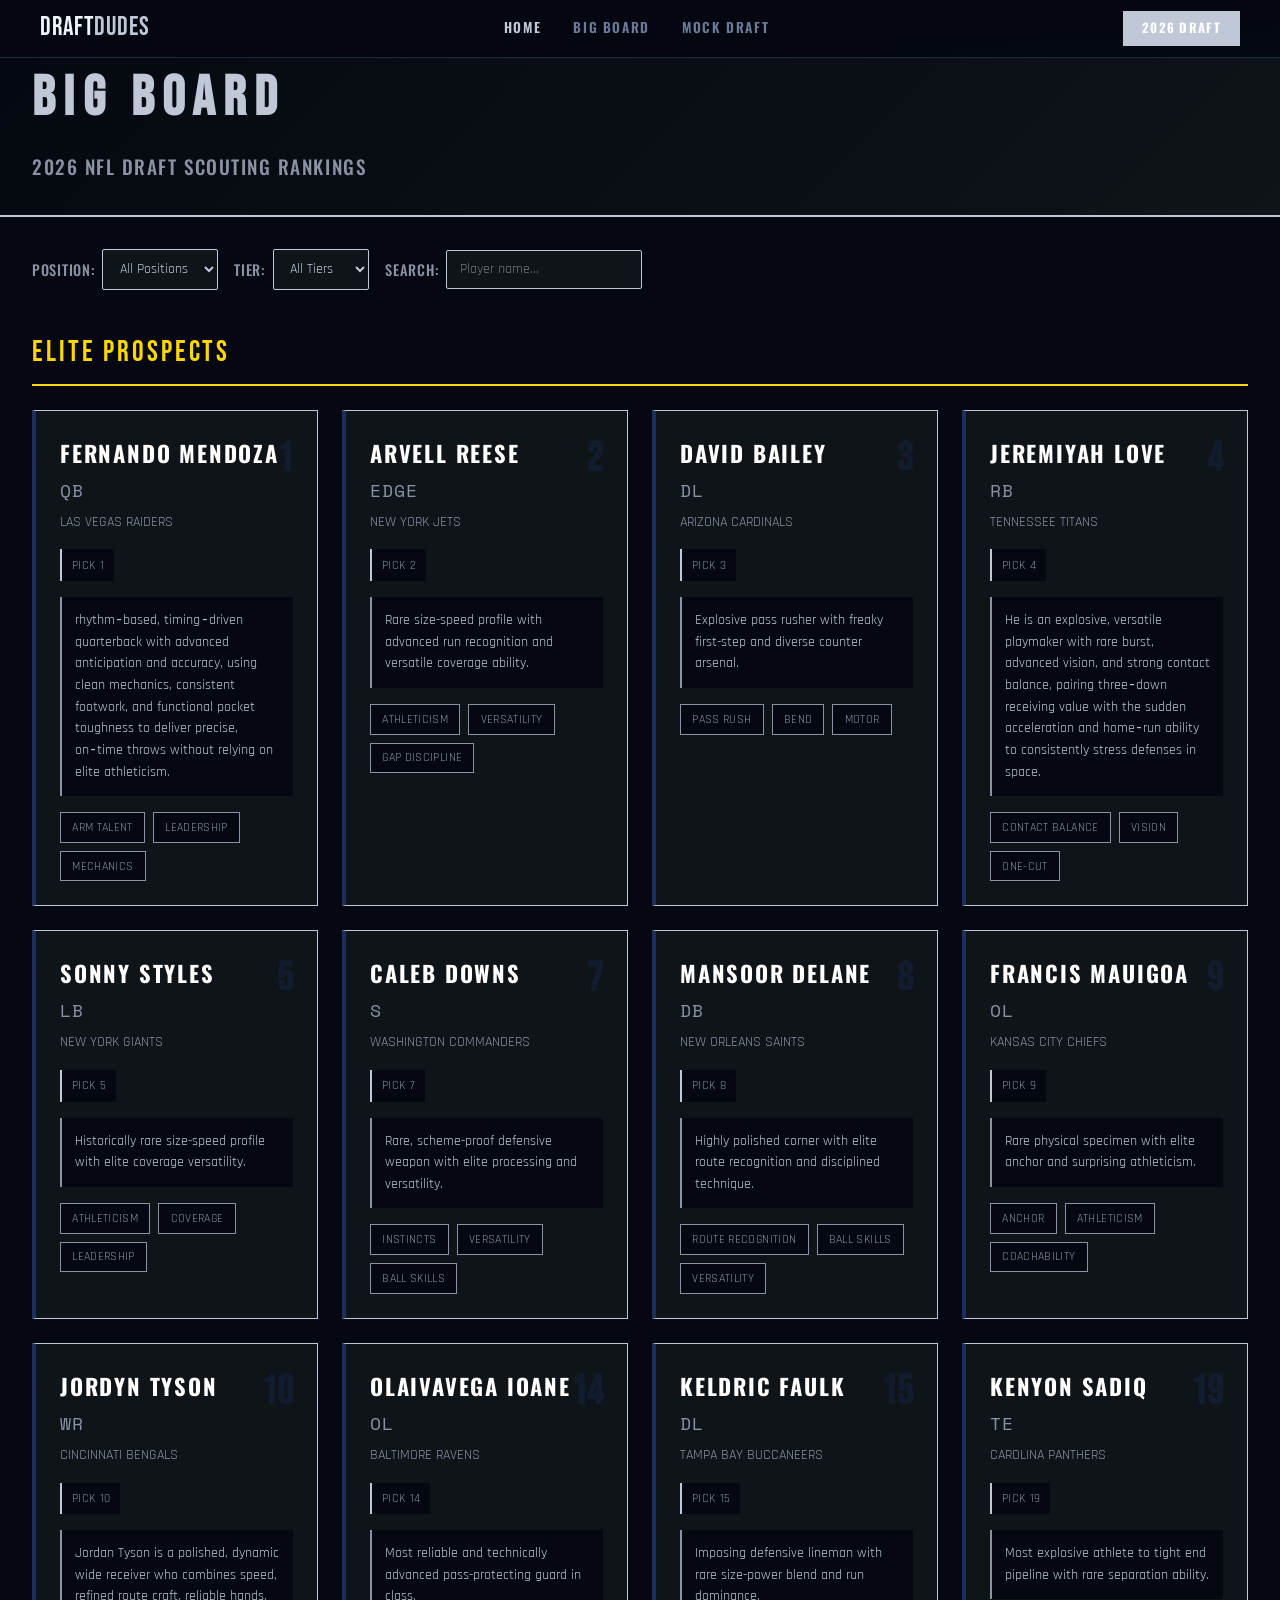
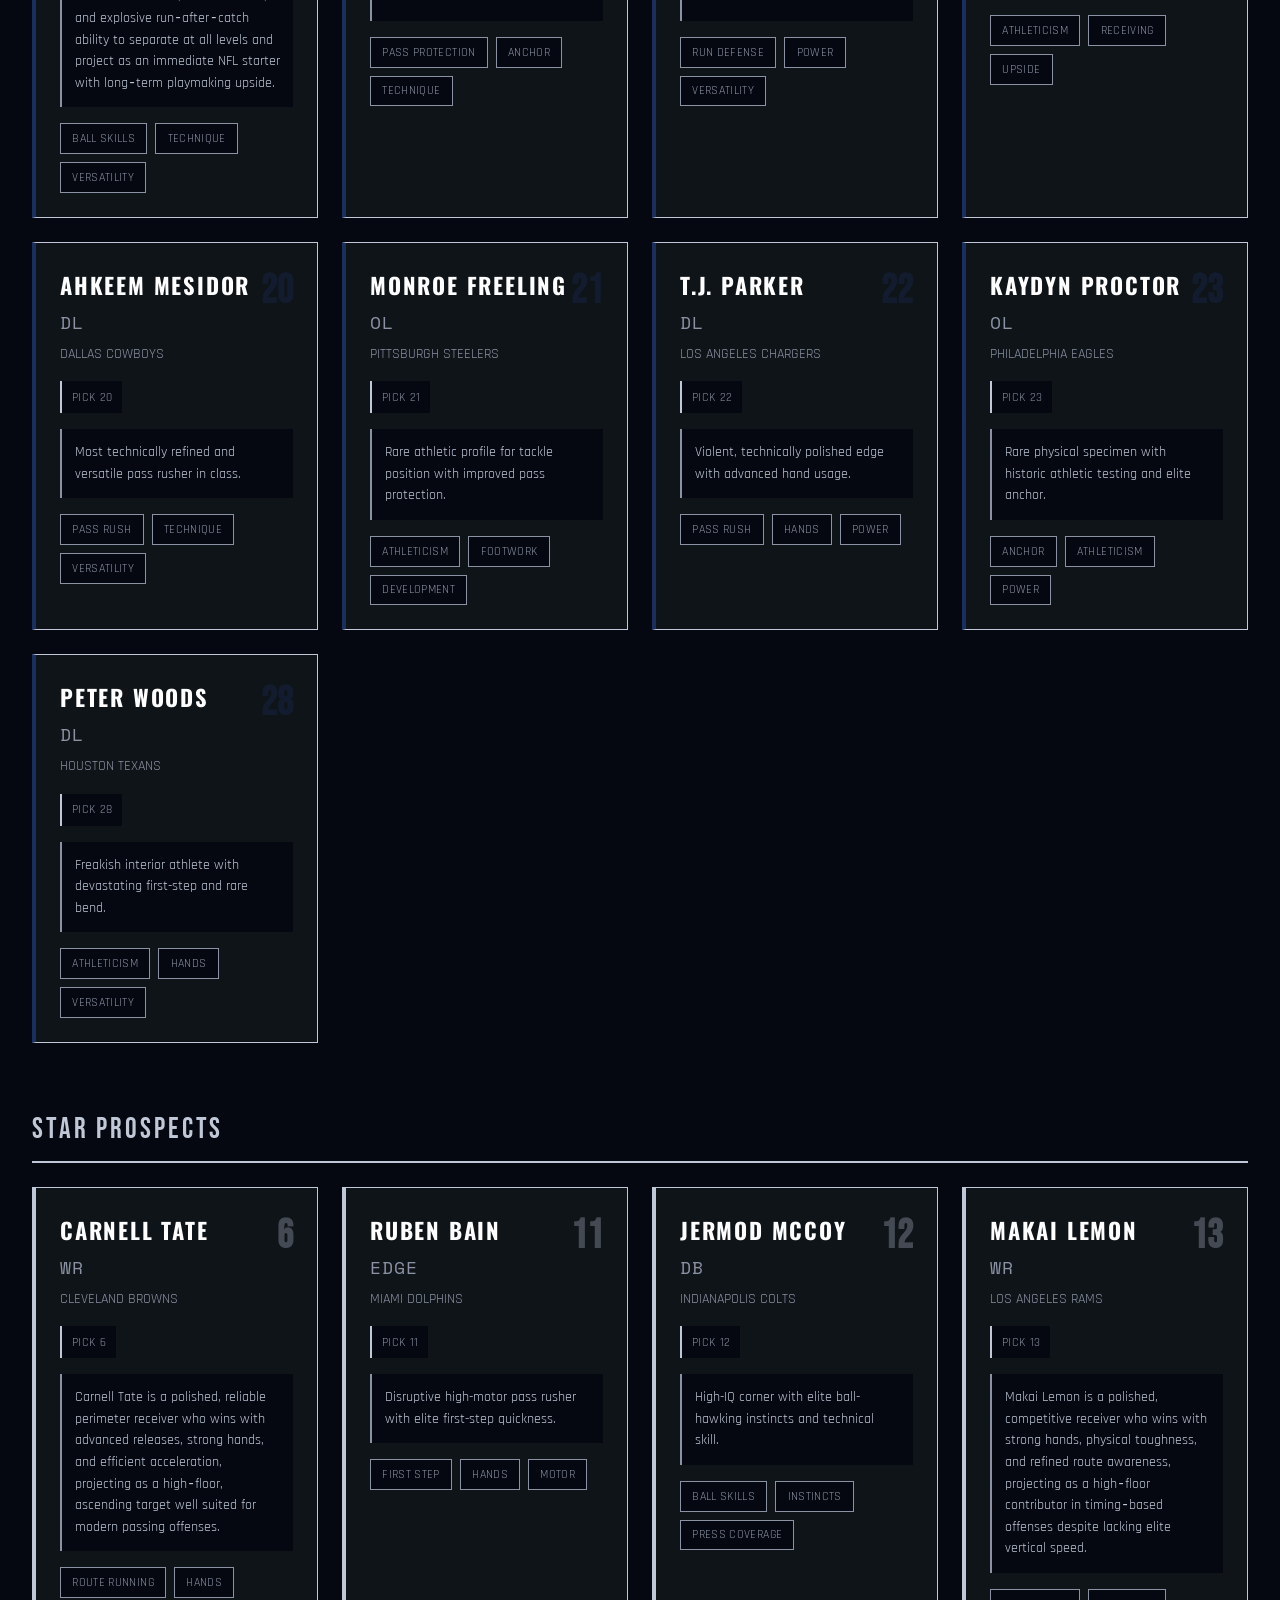
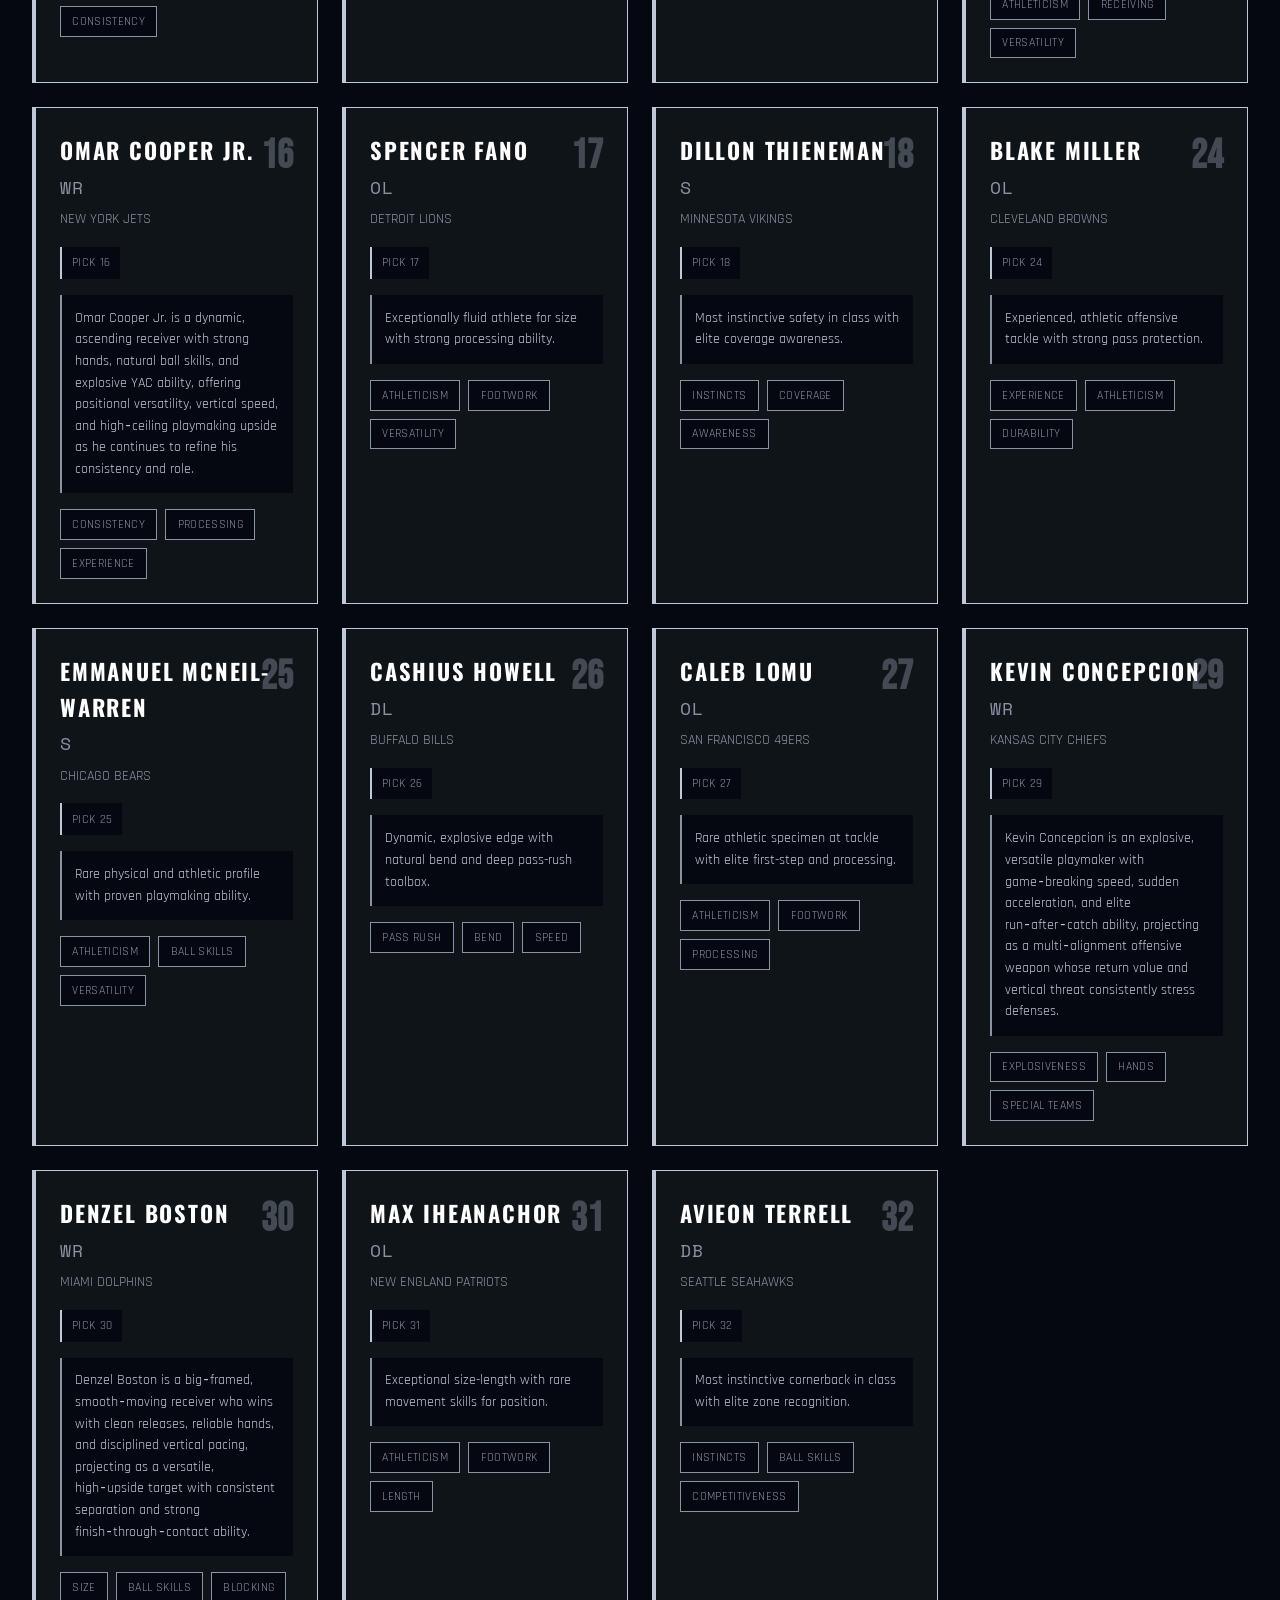
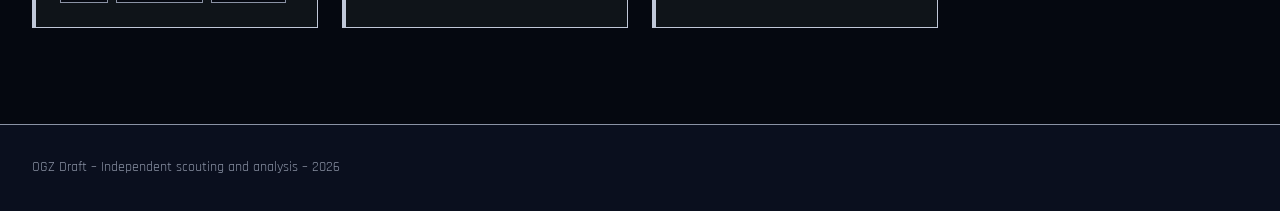
==== commit 52ccf500: "Update BigBoard.html" ====
--- a/BigBoard.html
+++ b/BigBoard.html
@@ -156,11 +156,11 @@
         }
 
         .prospect-card.tier1 {
-            border-left-color: #ffd700;
+            border-left-color: #1a2f5e;
         }
 
         .prospect-card.tier1:hover {
-            border-left-color: #ffed4e;
+            border-left-color: #1a2f5e;
         }
 
         .prospect-card.tier2 {
@@ -183,7 +183,7 @@
         }
 
         .prospect-card.tier1 .rank-badge {
-            color: #ffd700;
+            color: #1a2f5e;
         }
 
         .prospect-name {
@@ -217,12 +217,12 @@
         .prospect-pick {
             display: inline-block;
             background: #050810;
-            border-left: 2px solid #1a2f5e;
+            border-left: 2px solid #c0c8d8;
             padding: 0.4rem 0.6rem;
             font-size: 0.75rem;
             text-transform: uppercase;
             letter-spacing: 0.05em;
-            color: #1a2f5e;
+            color: #8a92a4;
             margin-bottom: 1rem;
         }
 
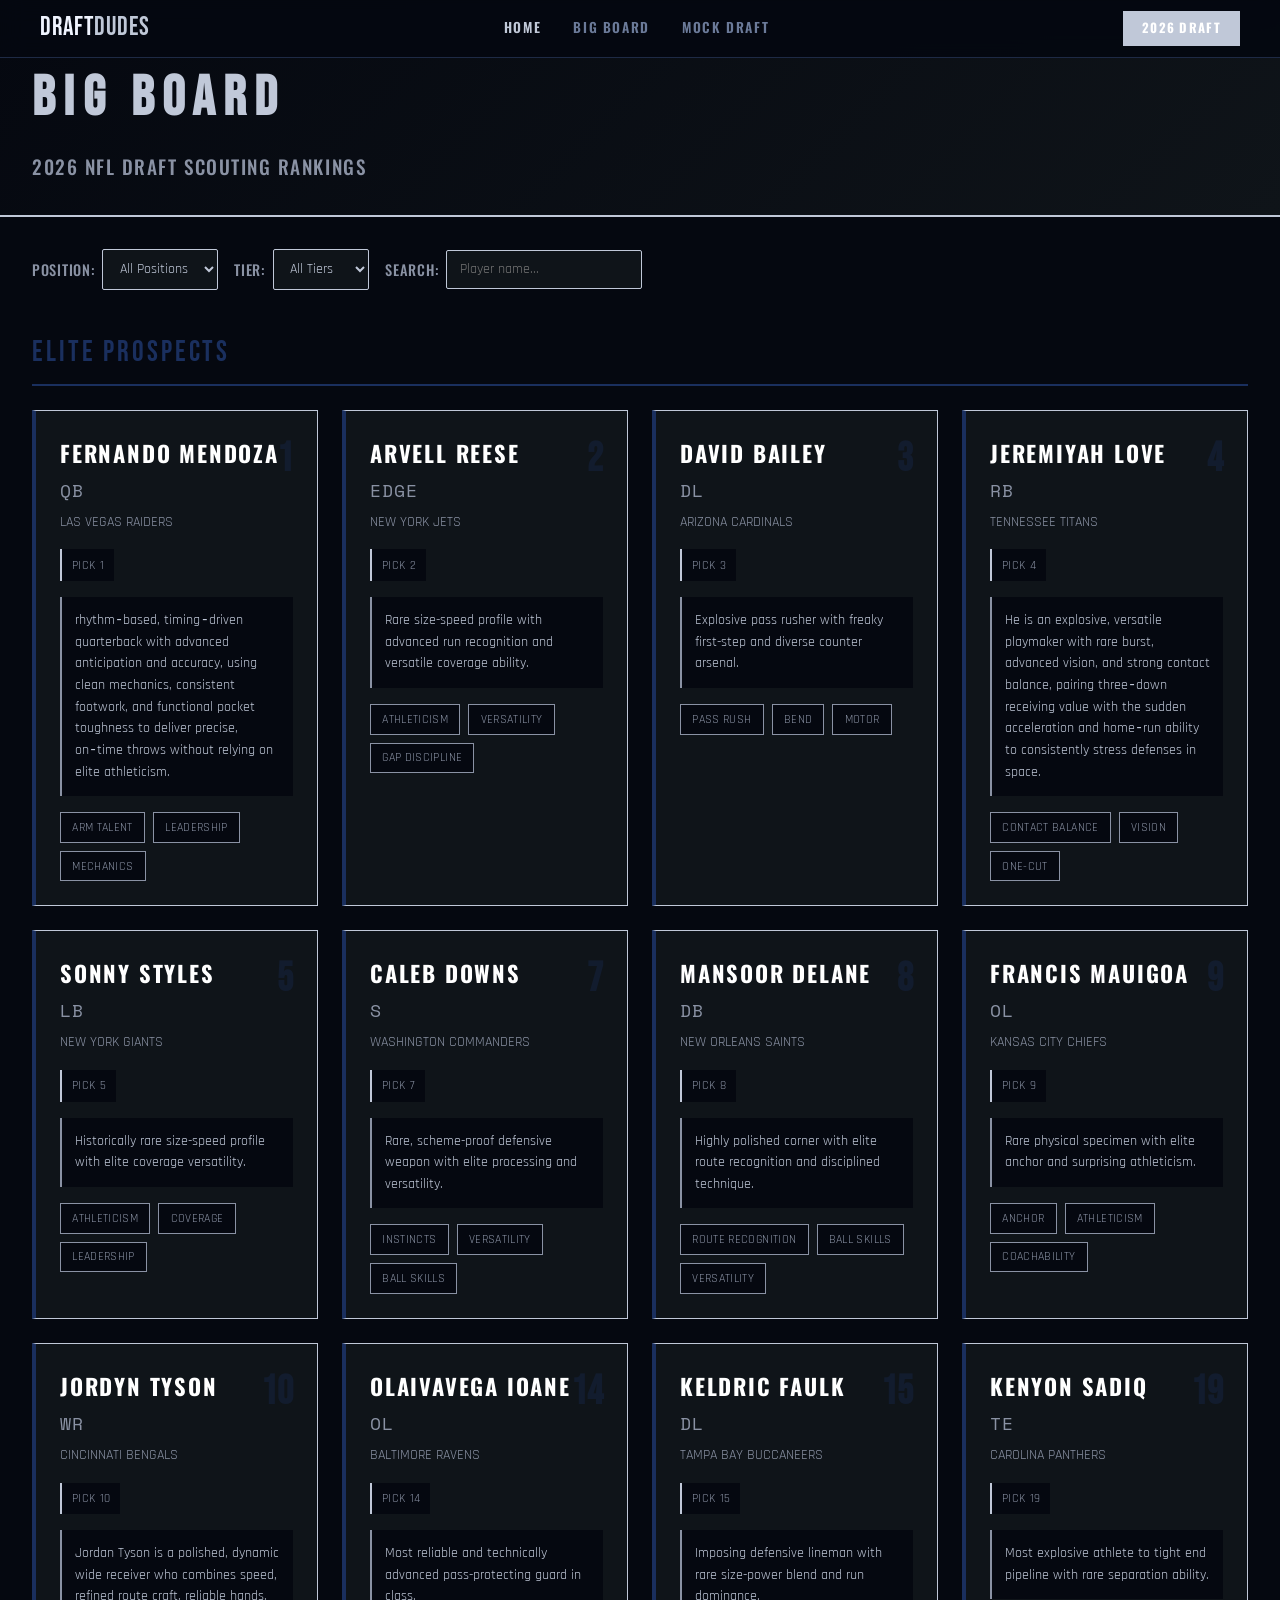
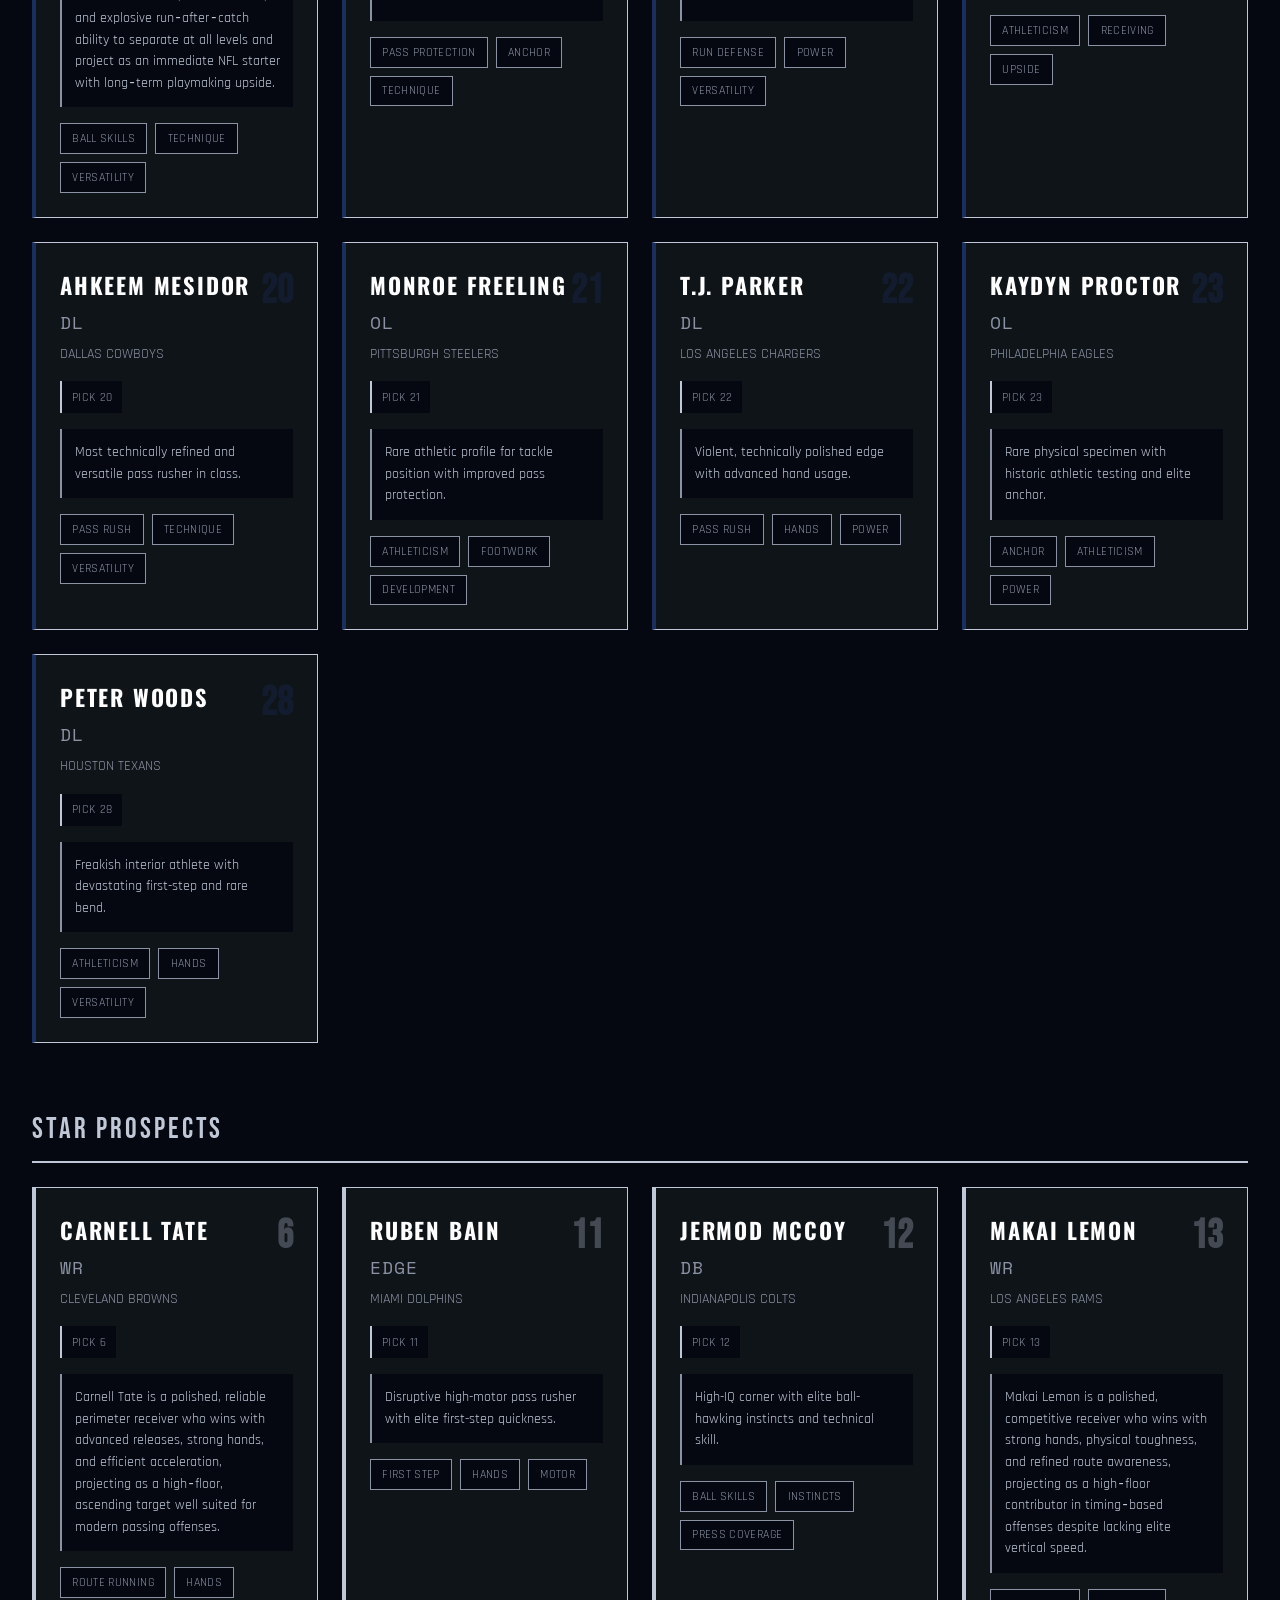
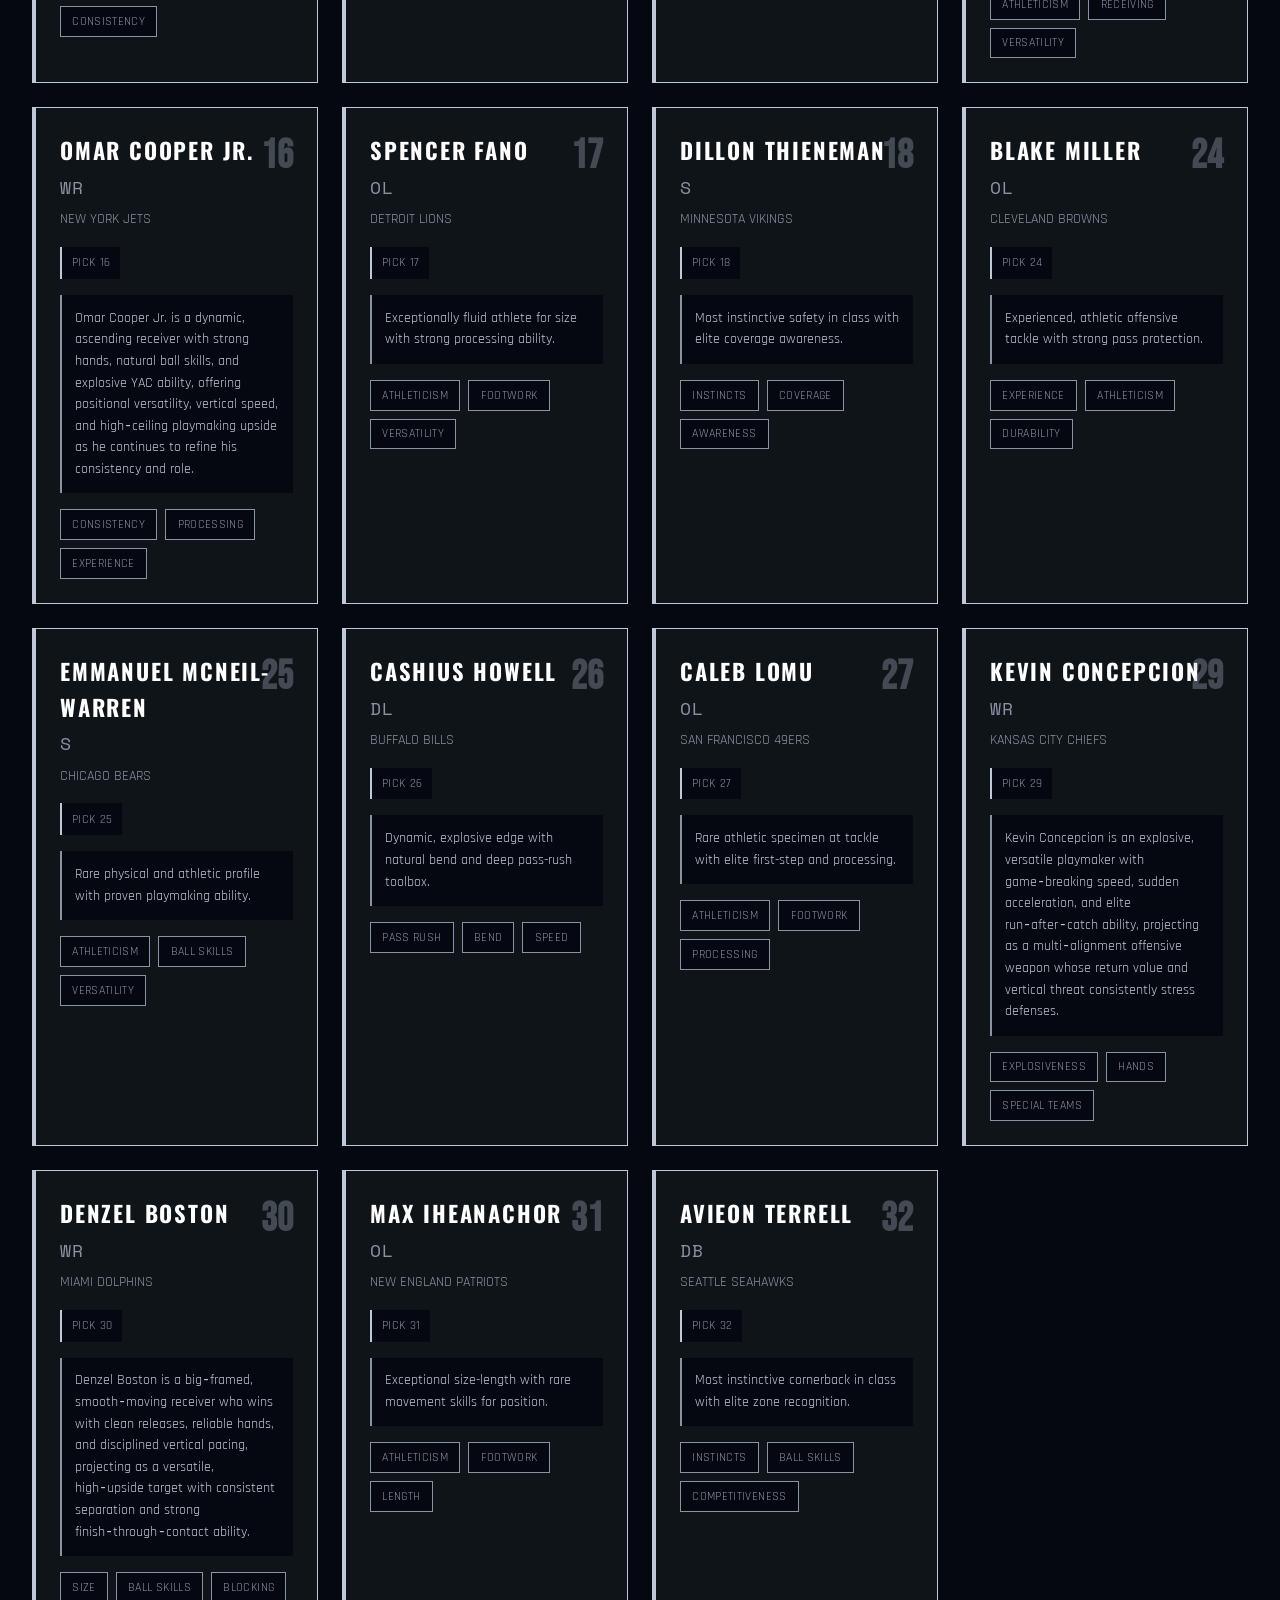
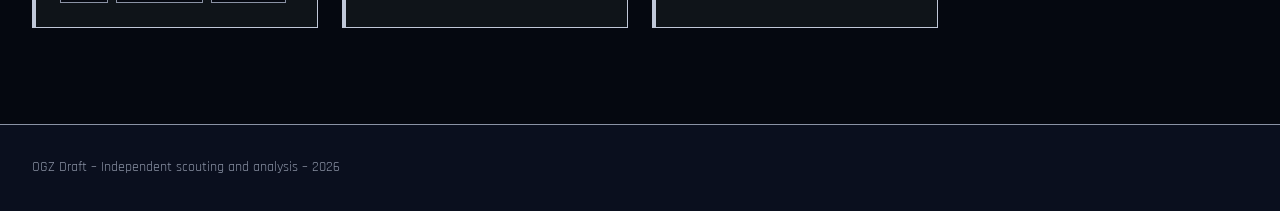
==== commit 1c4856a8: "Update BigBoard.html" ====
--- a/BigBoard.html
+++ b/BigBoard.html
@@ -118,8 +118,8 @@
         }
 
         .tier-header.tier1 {
-            color: #ffd700;
-            border-bottom-color: #ffd700;
+            color: #1a2f5e;
+            border-bottom-color: #1a2f5e;
         }
 
         .tier-header.tier2 {
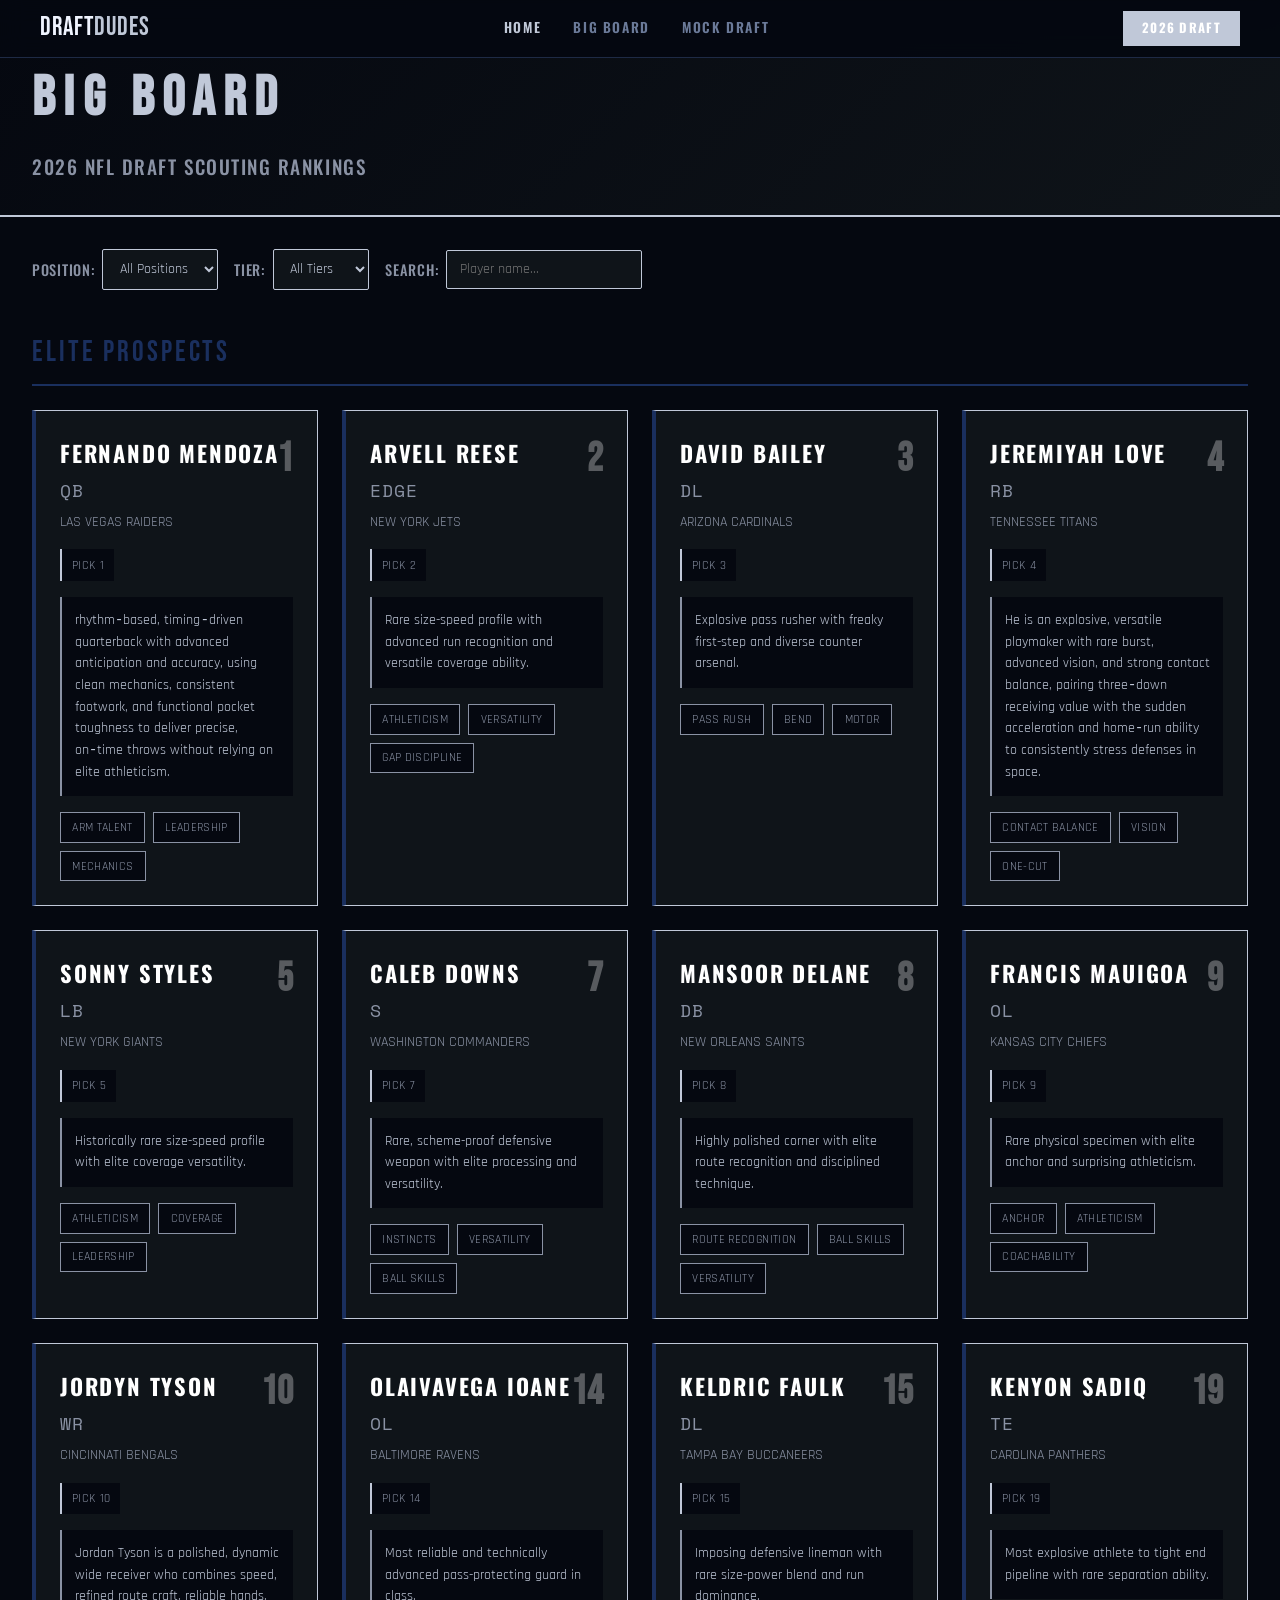
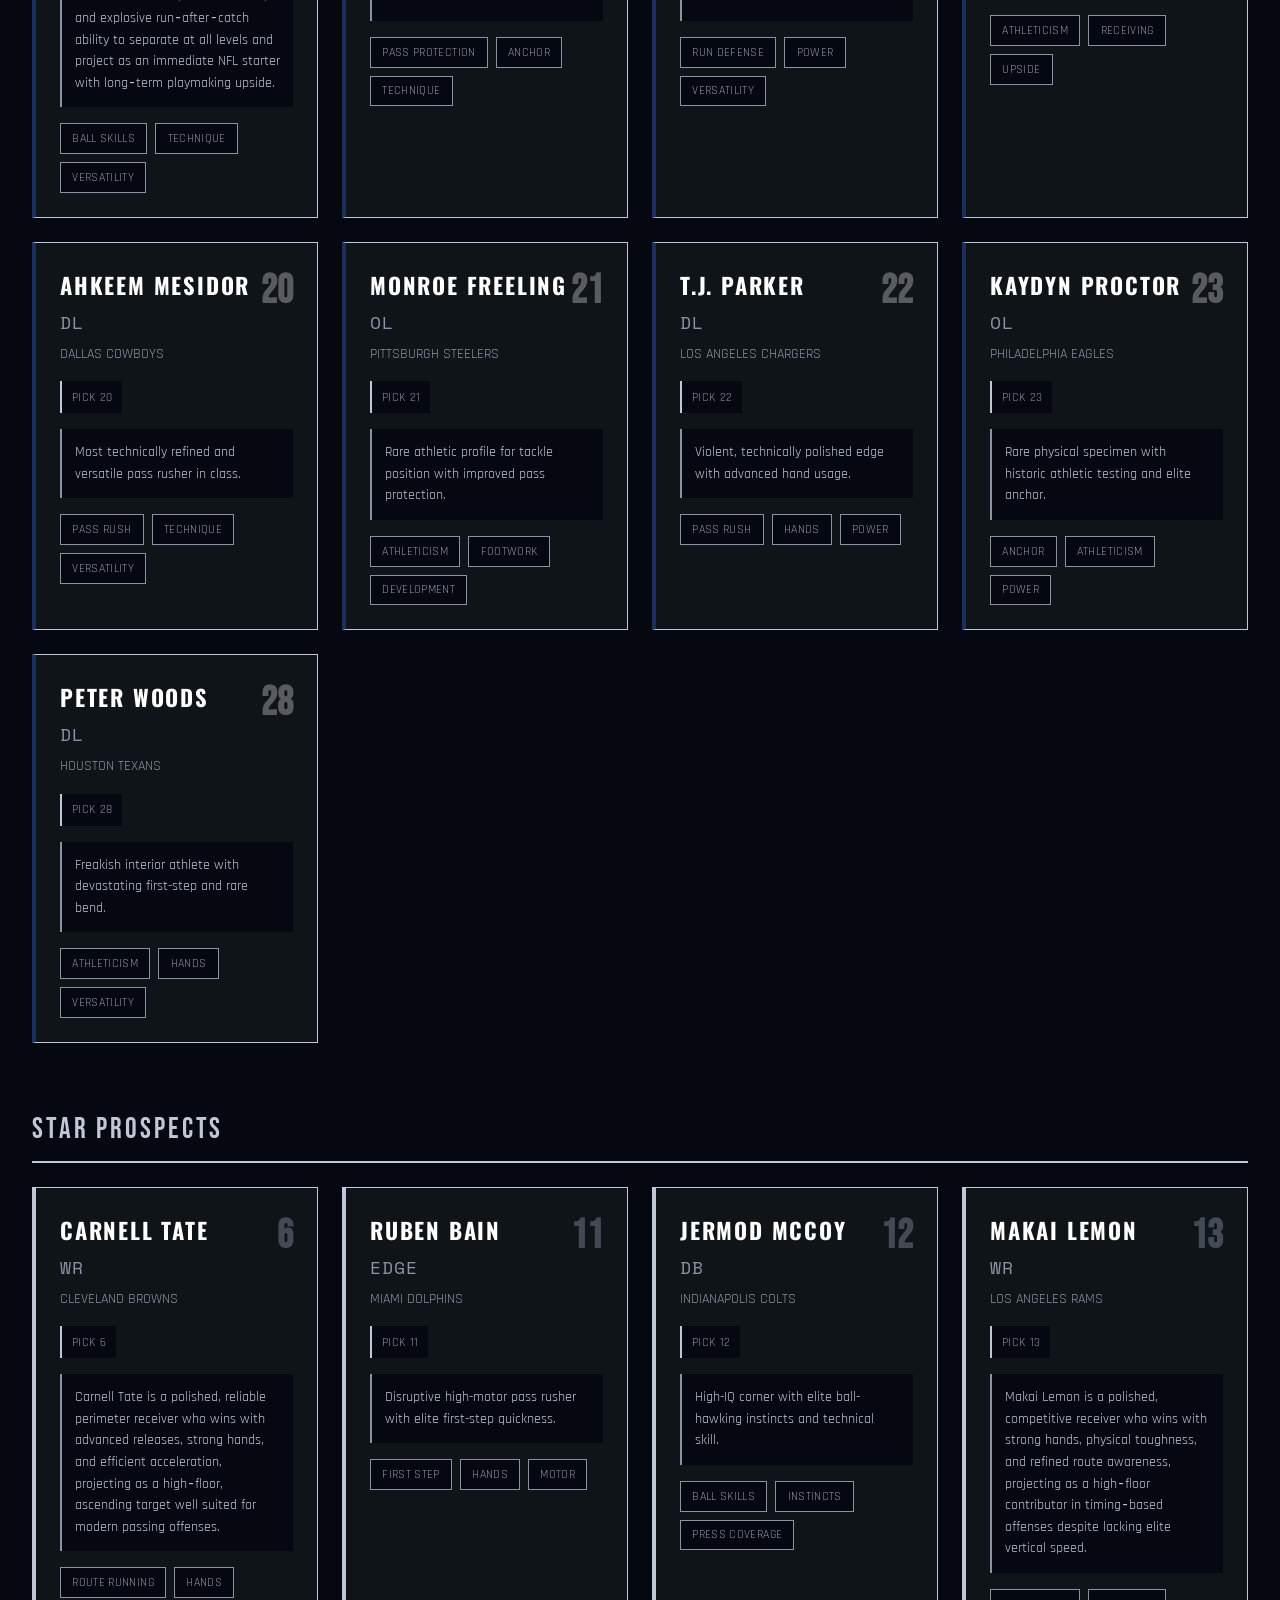
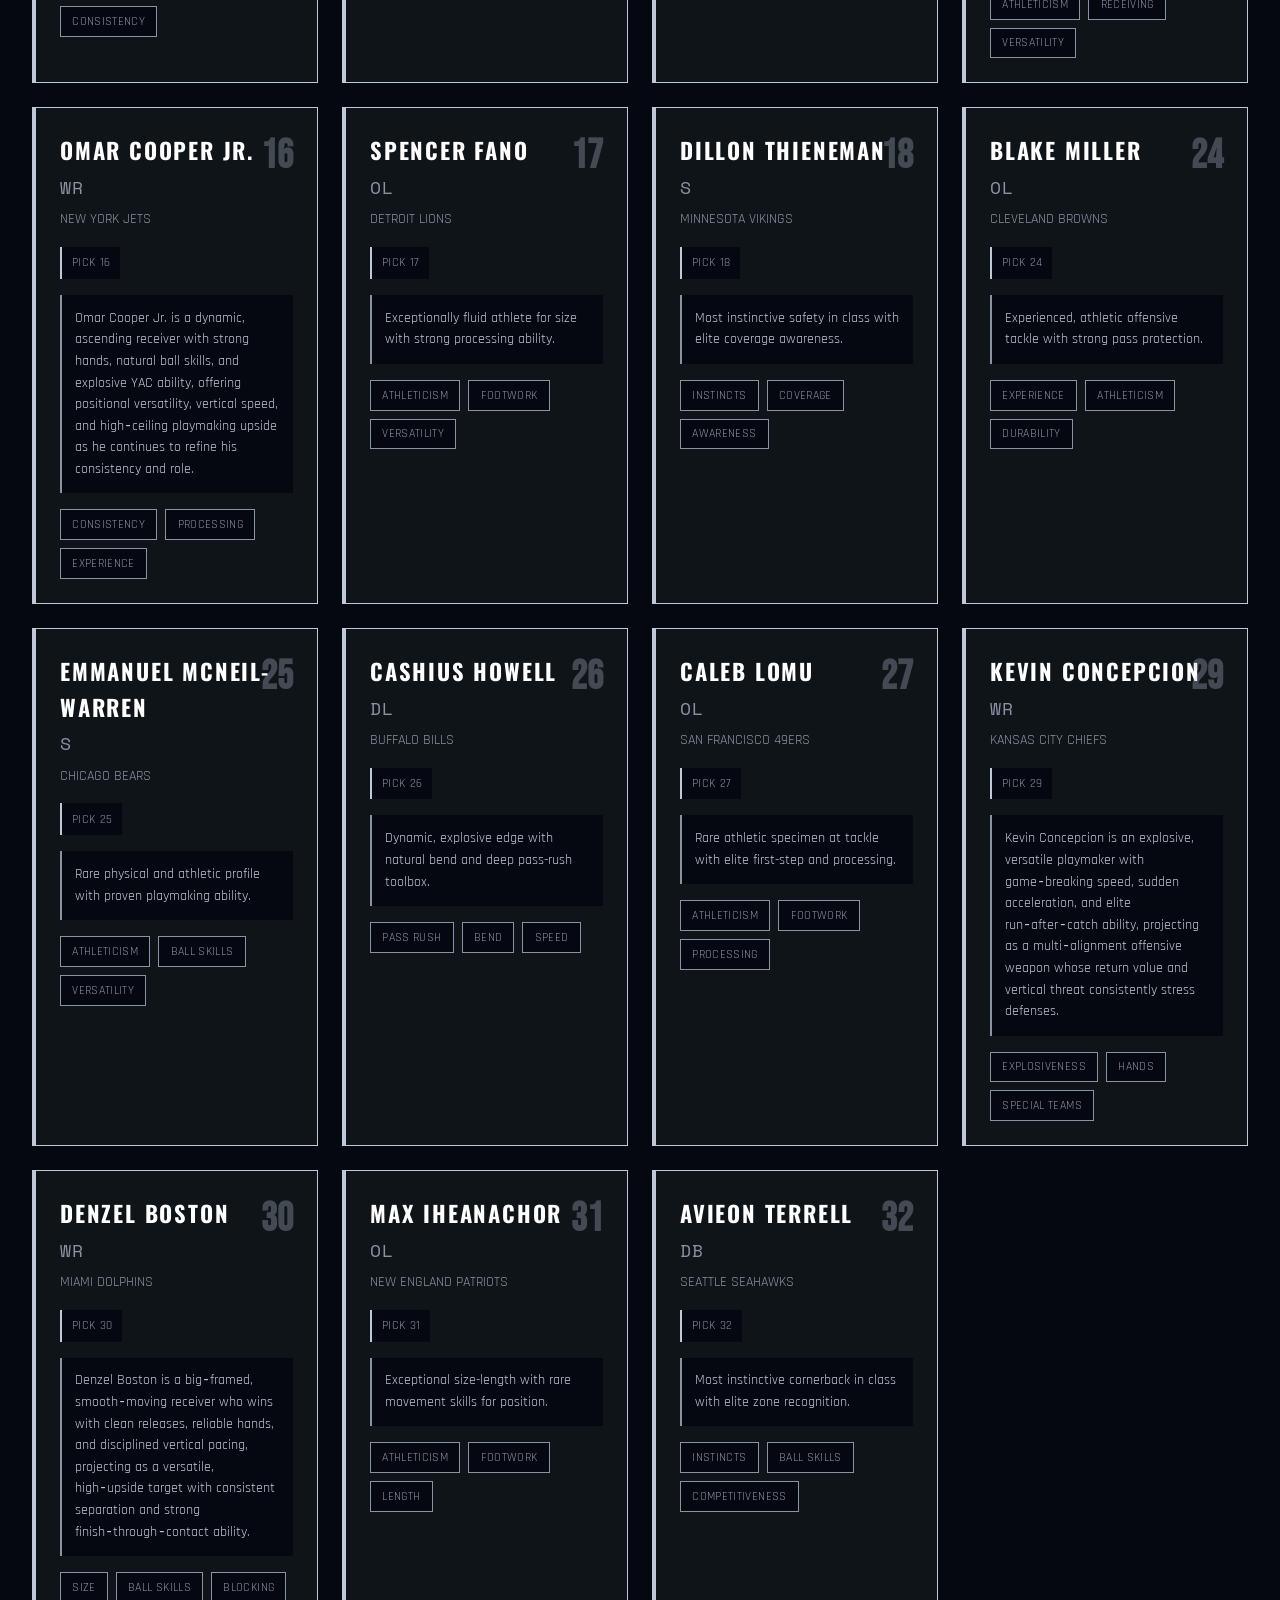
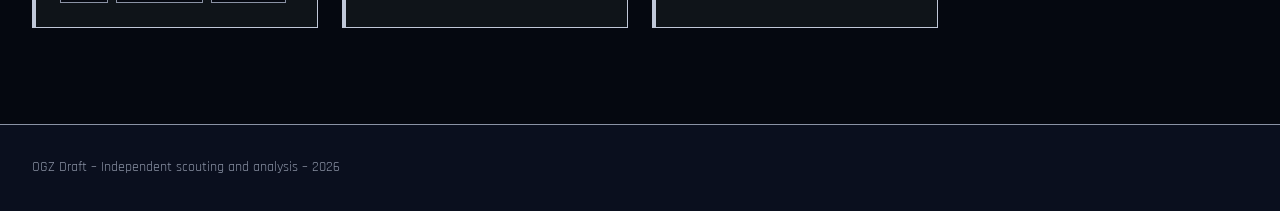
==== commit 1eeb6eae: "Update BigBoard.html" ====
--- a/BigBoard.html
+++ b/BigBoard.html
@@ -183,7 +183,7 @@
         }
 
         .prospect-card.tier1 .rank-badge {
-            color: #1a2f5e;
+            color: #ffffff;
         }
 
         .prospect-name {
@@ -584,7 +584,7 @@
                     "Cutback ability is good but not yet elite; occasionally leans on athleticism over structure",
                     "Receiving skill set is strong, but still developing into a fully diverse route inventory"
                 ],
-                report: "Shows exceptional contact balance, breaking tackles through leverage and pad level rather than pure power. His vision in space reveals rare understanding of angles and open grass, making him dangerous in read-option concepts."
+                report: "He is an explosive, versatile playmaker with rare burst, advanced vision, and strong contact balance, pairing three‑down receiving value with the sudden acceleration and home‑run ability to consistently stress defenses in space."
             },
             {
                 rank: 5,
@@ -630,7 +630,7 @@
                     "Questions about elite-level separation",
                     "Blocking is competitive but would benefit from added play‑strength and improved hand placement"
                 ],
-                report: "Polished college receiver who wins on craft over athleticism. Shows advanced understanding of defender positioning and consistently finds soft spots in coverage with intelligent route running."
+                report: "Carnell Tate is a polished, reliable perimeter receiver who wins with advanced releases, strong hands, and efficient acceleration, projecting as a high‑floor, ascending target well suited for modern passing offenses."
             },
             {
                 rank: 7,
@@ -727,7 +727,7 @@
                     "Needs to maximize leverage and hand placement in the run game to add every‑down value",
                     "Occasionally can be knocked off route stem when facing aggressive defensive backs"
                 ],
-                report: "High-IQ, ball-hawking corner with elite spatial awareness and technical refinement to mirror receivers at every level of the field. Ball skills stand out immediately—tracks and high-points throws through contact with ease."
+                report: "Jordan Tyson is a polished, dynamic wide receiver who combines speed, refined route craft, reliable hands, and explosive run‑after‑catch ability to separate at all levels and project as an immediate NFL starter with long‑term playmaking upside."
             },
             {
                 rank: 11,
@@ -800,7 +800,7 @@
                     "YAC potential capped by absence of a true second gear",
                     "Initial quickness is adequate but not dynamic enough to consistently win early in routes",
                 ],
-                report: "Explosive athlete dominating competition with athleticism and improvisation. Shows adequate arm strength in limited context with ability to make plays with feet and body control in space."
+                report: "Makai Lemon is a polished, competitive receiver who wins with strong hands, physical toughness, and refined route awareness, projecting as a high‑floor contributor in timing‑based offenses despite lacking elite vertical speed."
             },
             {
                 rank: 14,
@@ -873,7 +873,7 @@
                     "Occasional concentration drops when taking eyes off the ball too early",
                     "Lacks elite top‑end speed to be a true field‑tilting vertical threat"
                 ],
-                report: "Experienced offensive tackle who manages pass protection efficiently. Shows adequate athleticism with solid mechanical consistency in controlled settings."
+                report: "Omar Cooper Jr. is a dynamic, ascending receiver with strong hands, natural ball skills, and explosive YAC ability, offering positional versatility, vertical speed, and high‑ceiling playmaking upside as he continues to refine his consistency and role."
             },
             {
                 rank: 17,
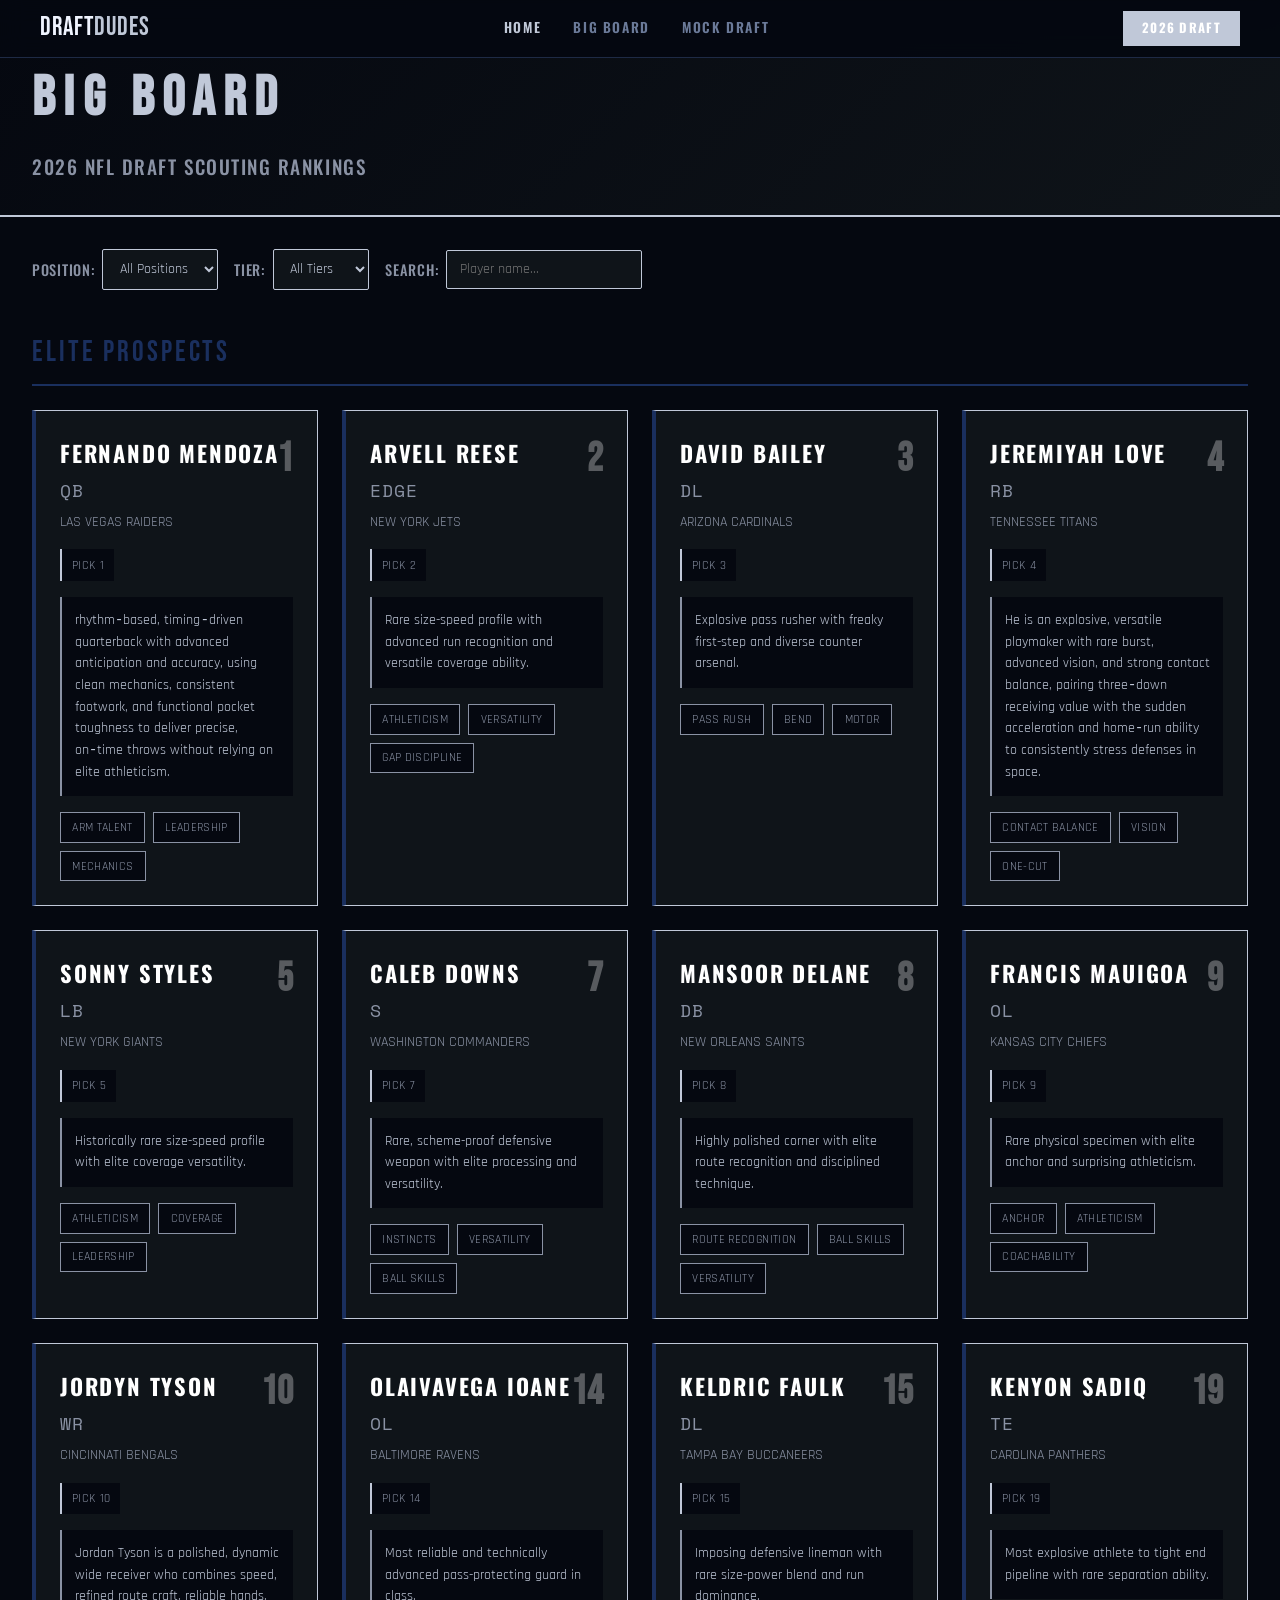
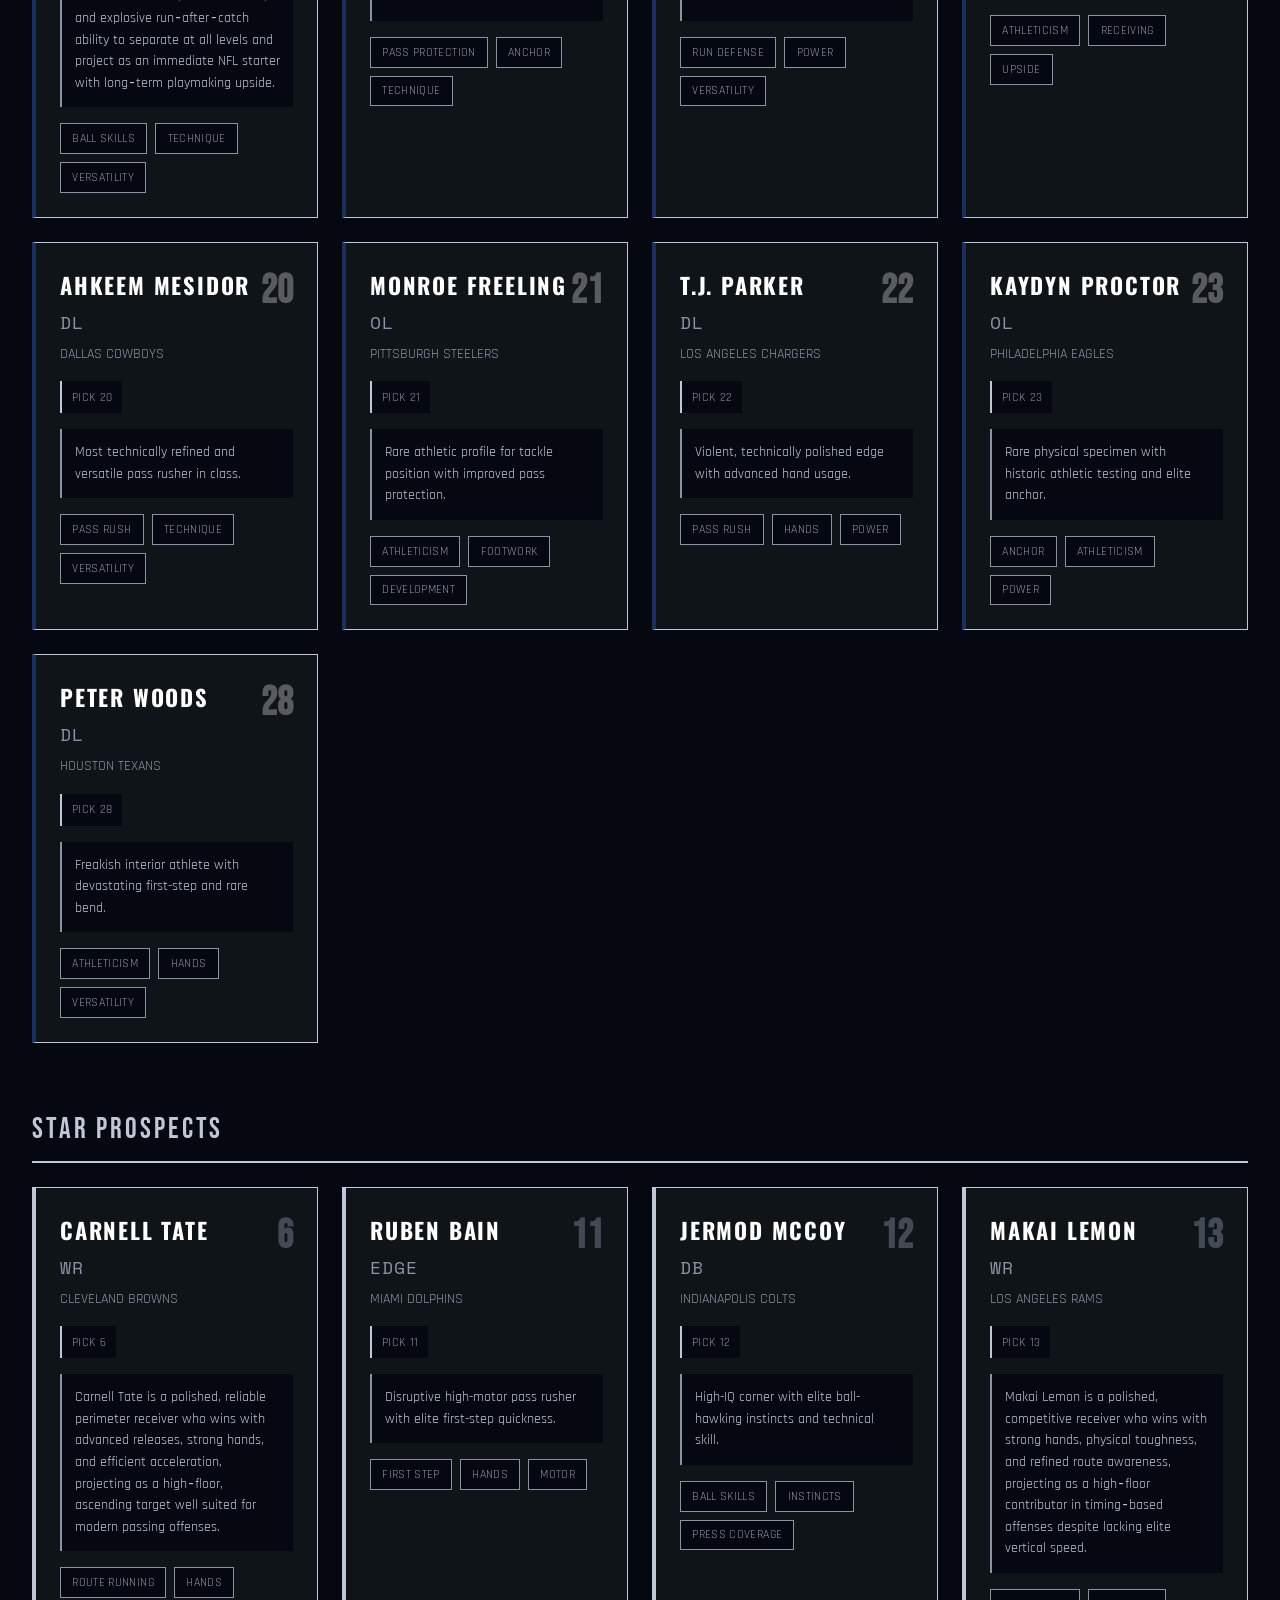
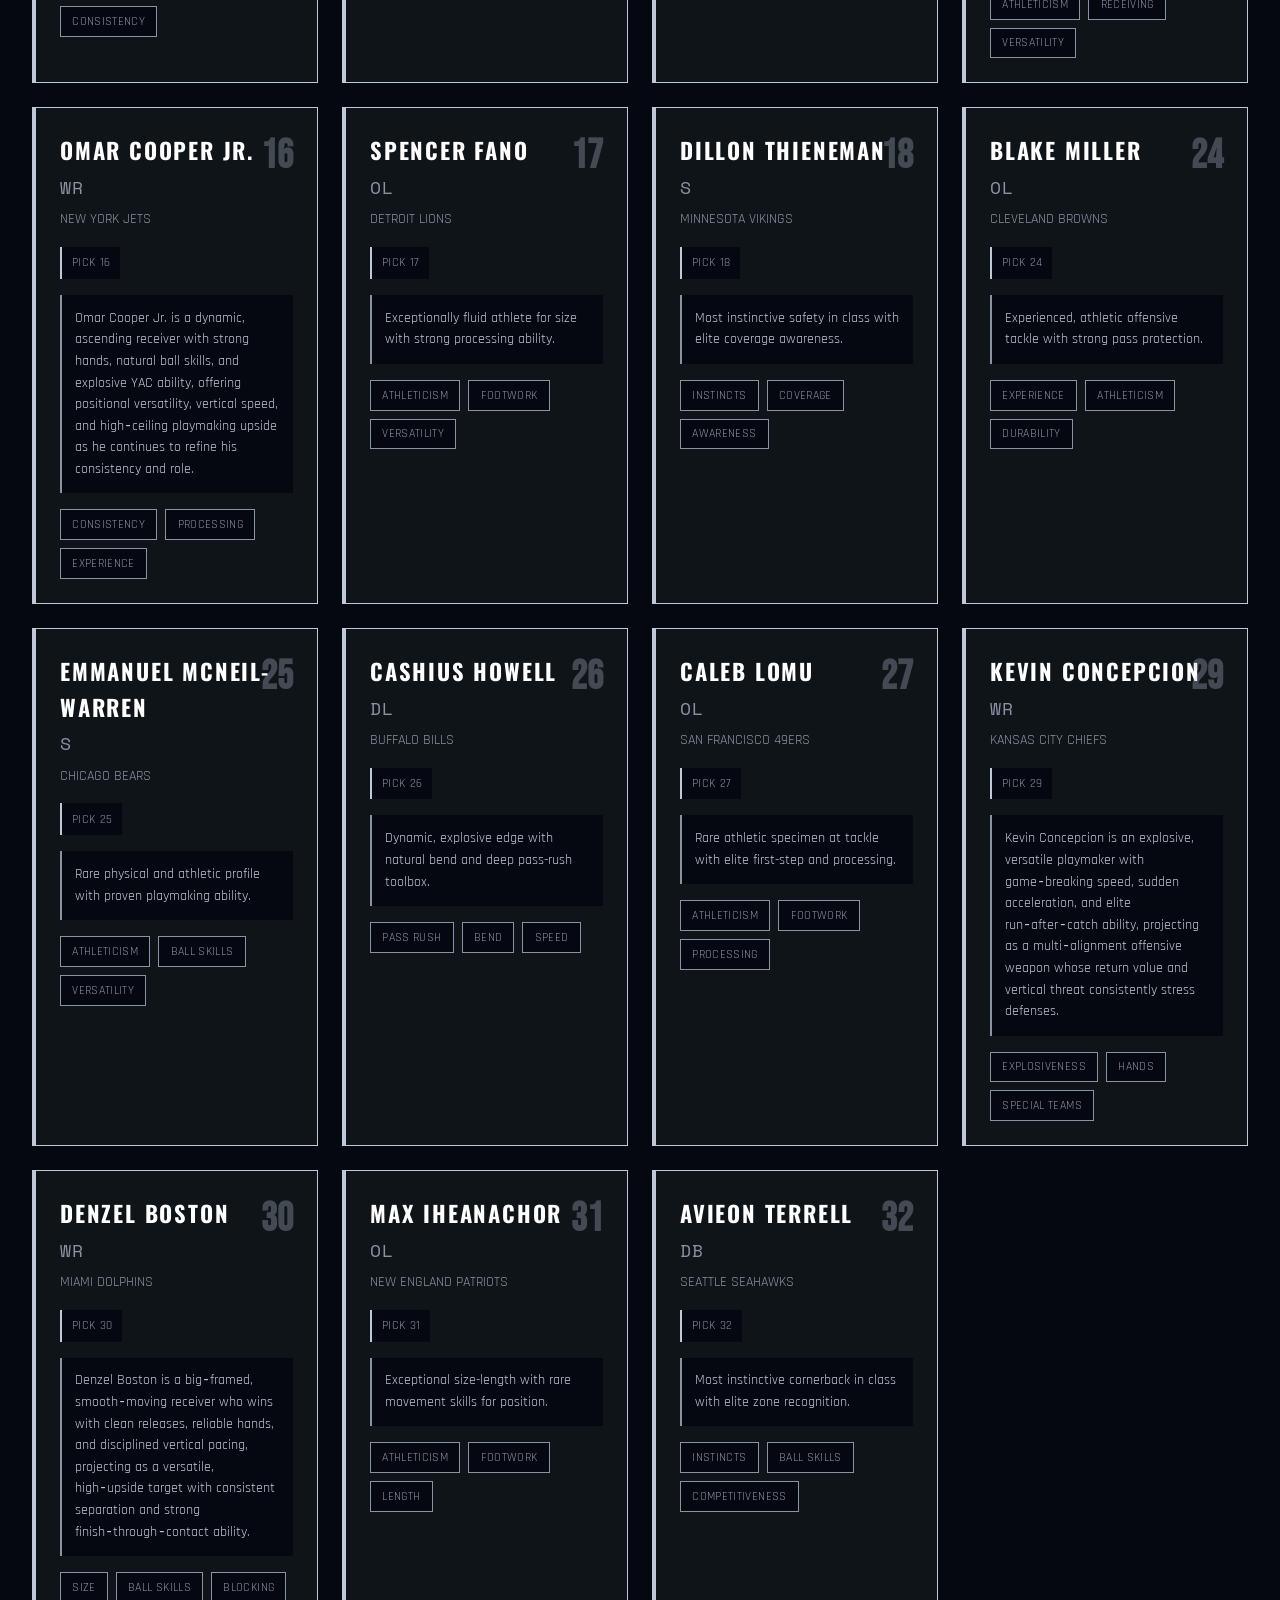
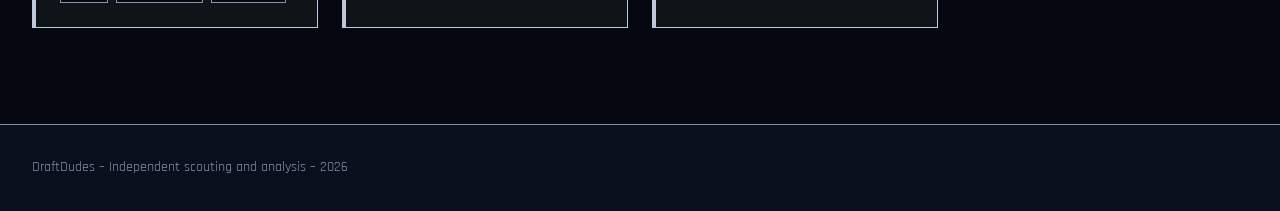
==== commit 12d5b3cf: "Updates" ====
--- a/BigBoard.html
+++ b/BigBoard.html
@@ -3,7 +3,7 @@
 <head>
     <meta charset="UTF-8">
     <meta name="viewport" content="width=device-width, initial-scale=1.0">
-    <title>OGZ Draft | Big Board</title>
+    <title>DraftDudes | Big Board</title>
     <link href="https://fonts.googleapis.com/css2?family=Bebas+Neue&family=Oswald:wght@500;700&family=Rajdhani:wght@400;500;600&family=Space+Mono:wght@400;700&display=swap" rel="stylesheet">
     <link rel="stylesheet" href="Main.css">
     <style>
@@ -489,7 +489,7 @@
     </div>
 
     <footer>
-        <p>OGZ Draft &ndash; Independent scouting and analysis &ndash; 2026</p>
+        <p>DraftDudes &ndash; Independent scouting and analysis &ndash; 2026</p>
     </footer>
 
     <script>
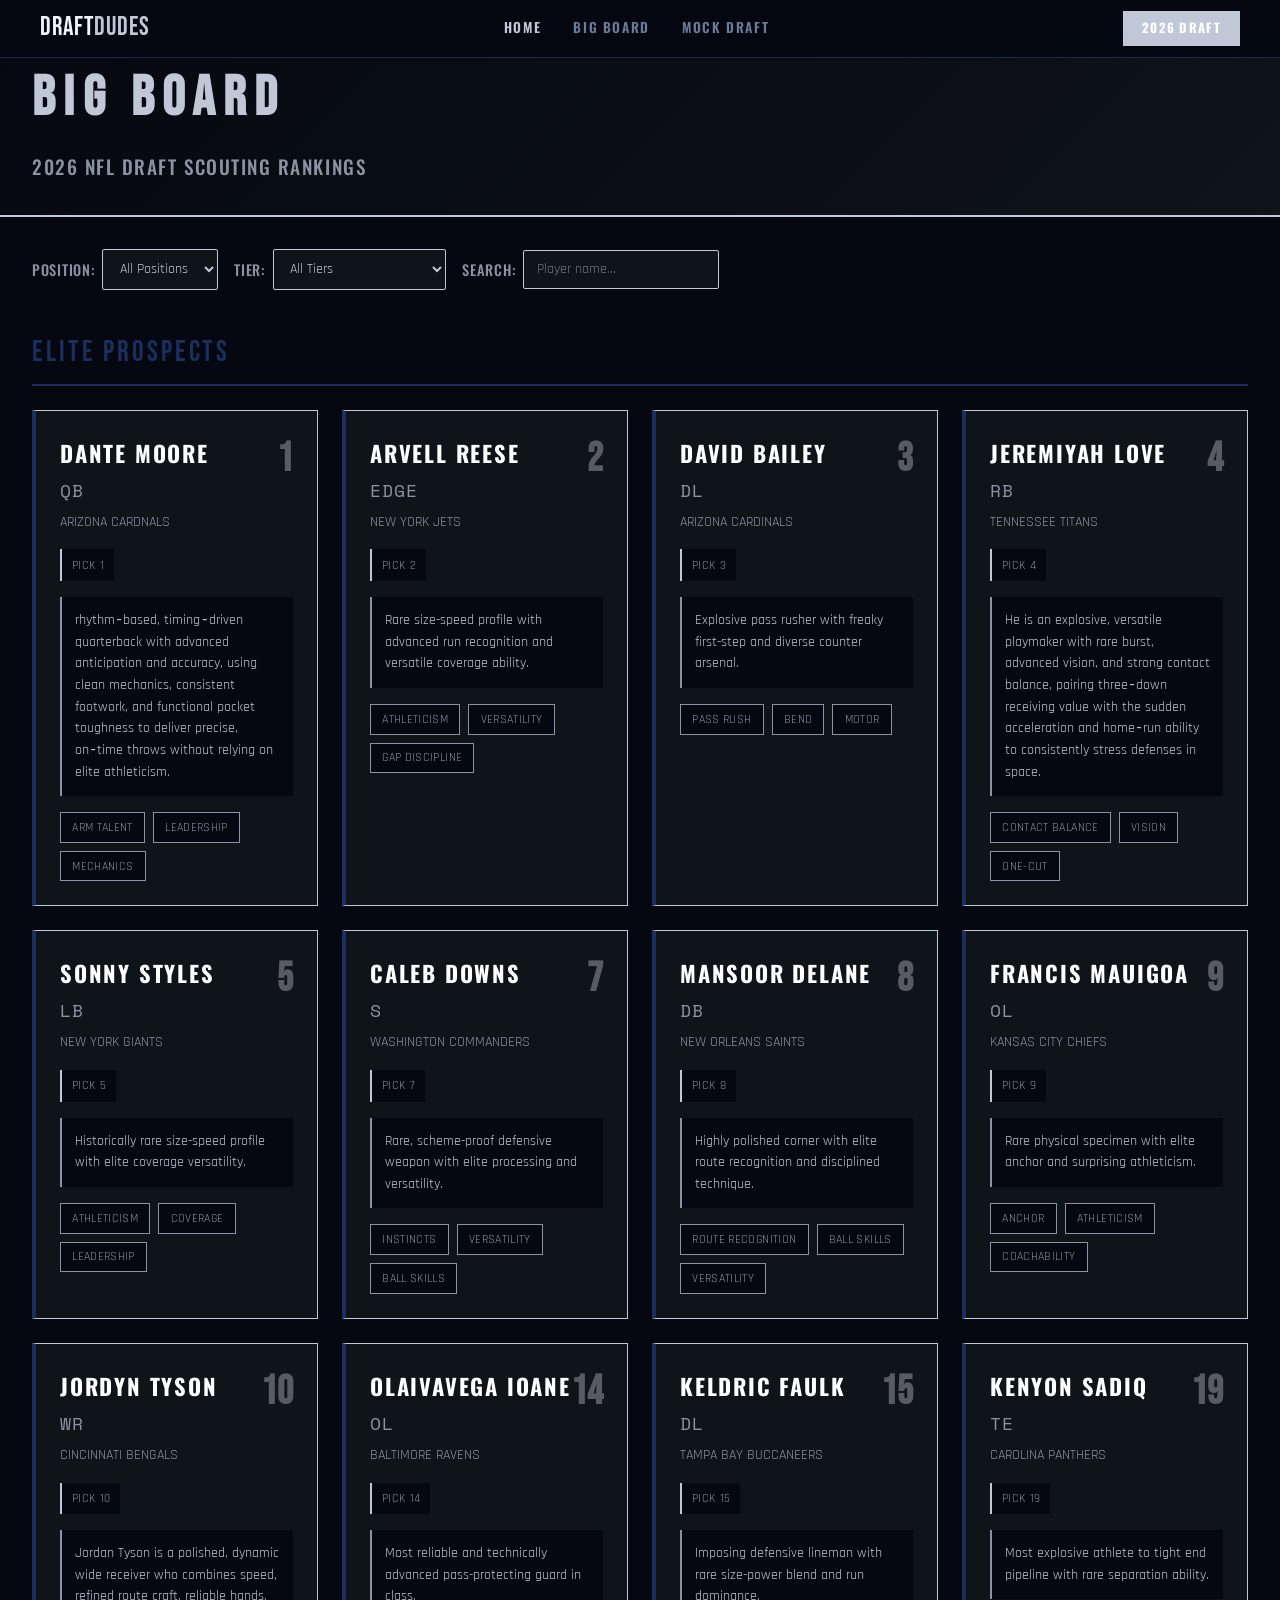
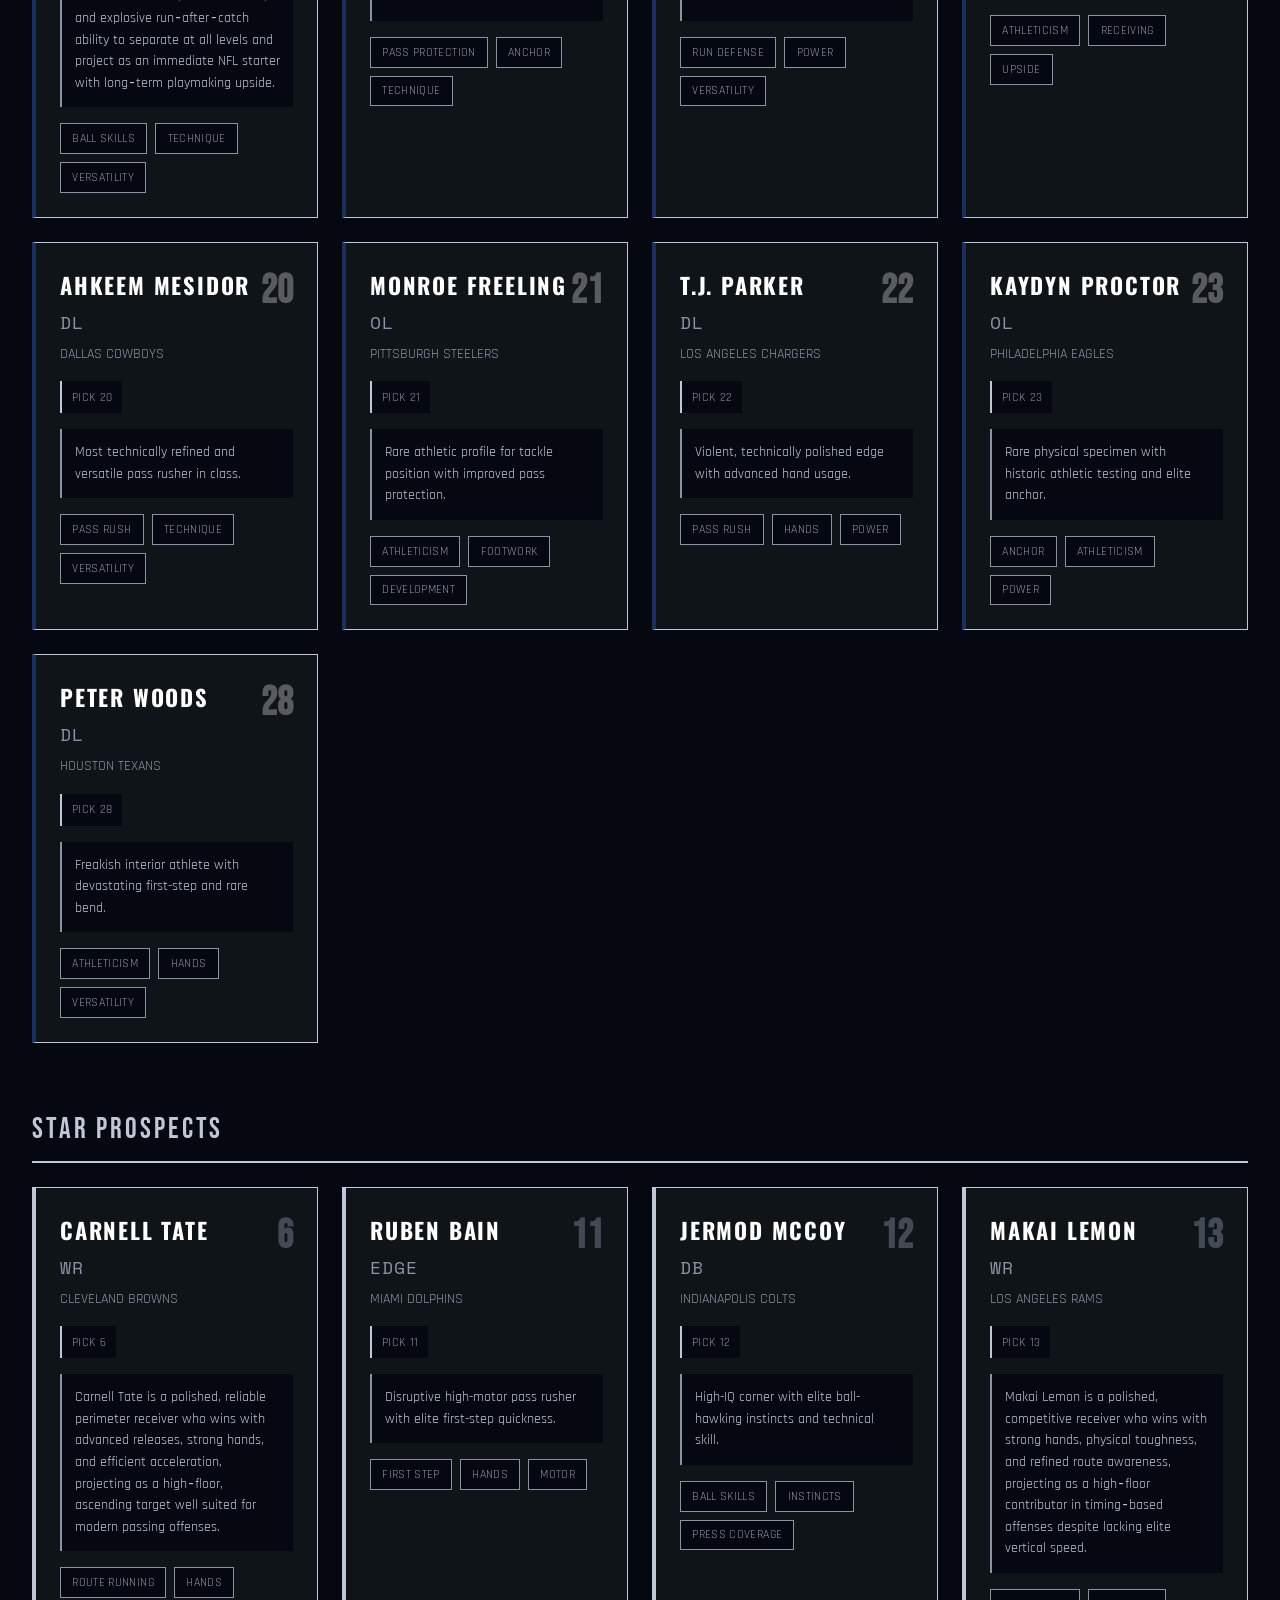
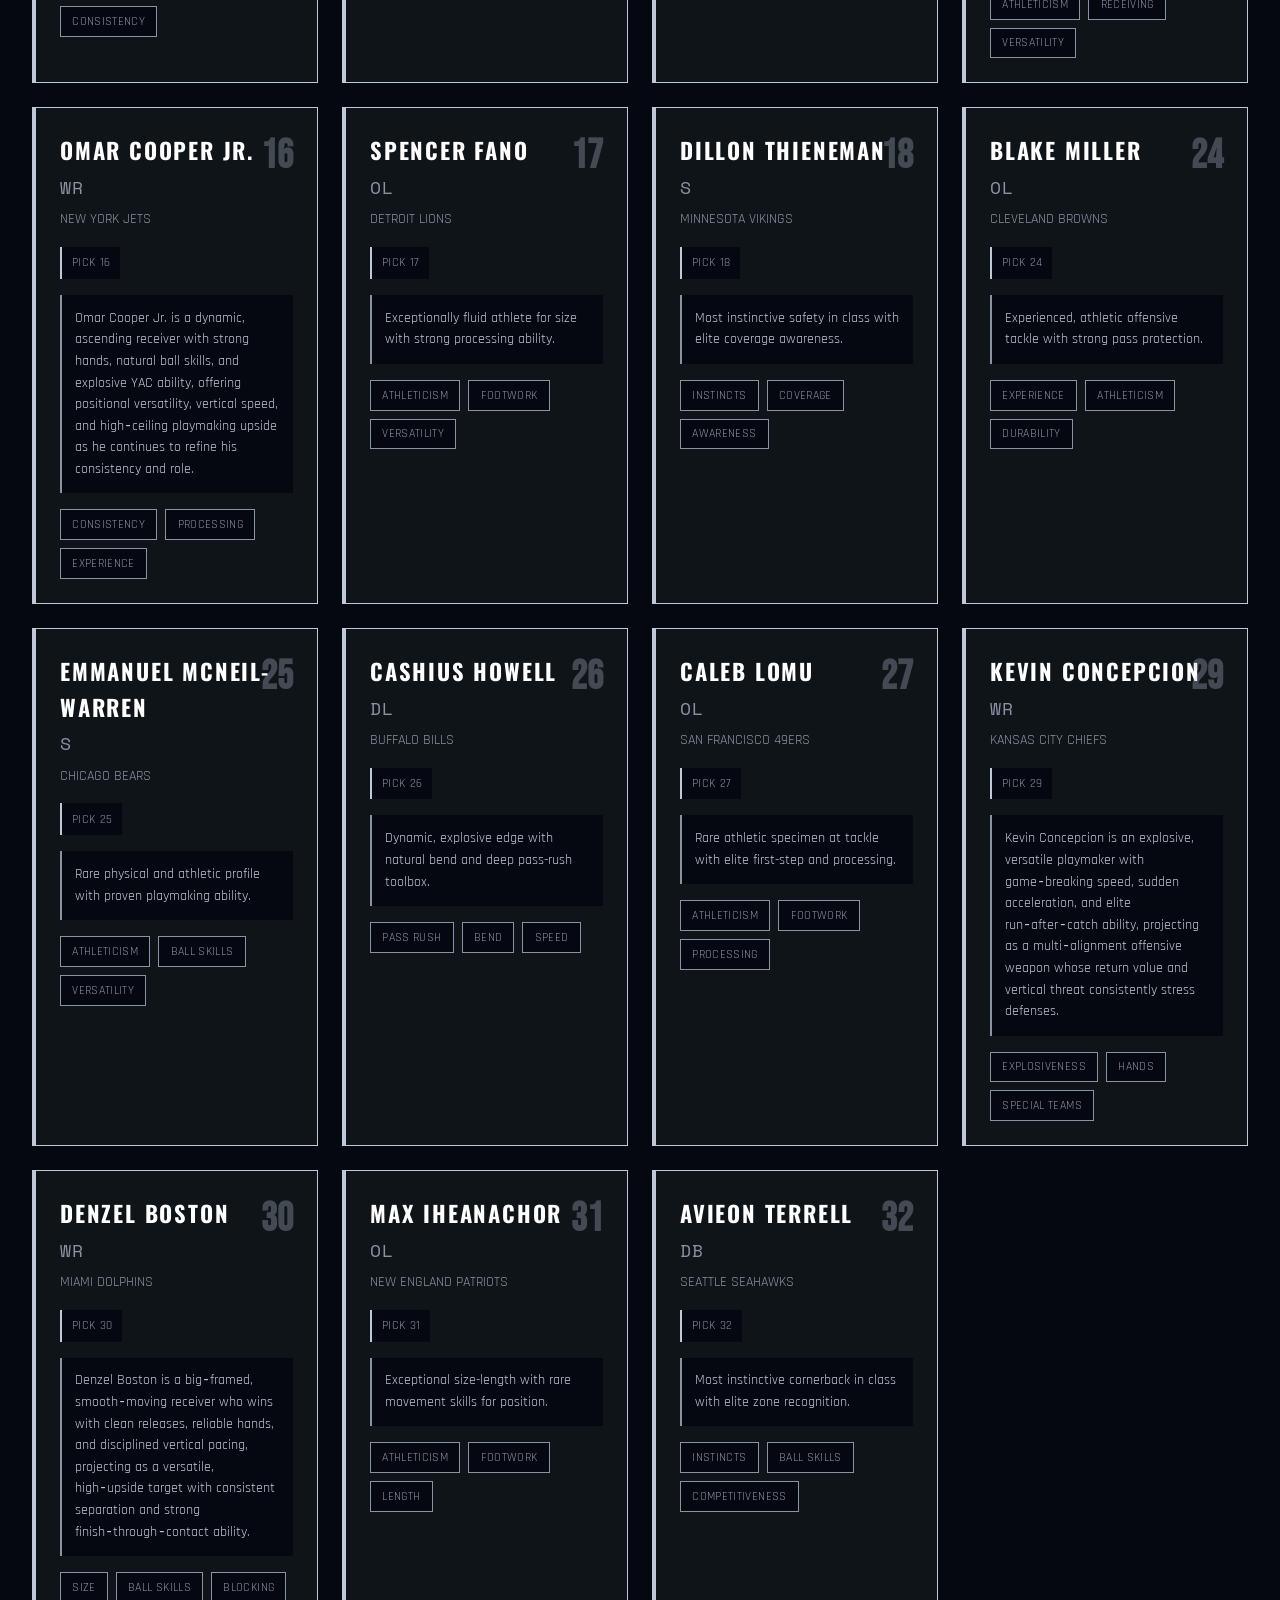
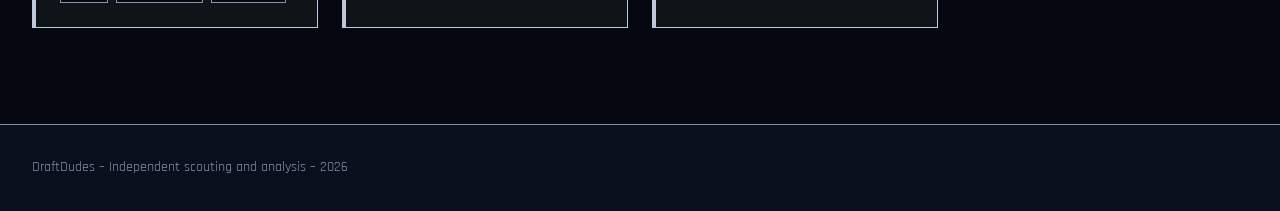
==== commit d57a0222: "2027 mock draft update" ====
--- a/BigBoard.html
+++ b/BigBoard.html
@@ -4,6 +4,7 @@
     <meta charset="UTF-8">
     <meta name="viewport" content="width=device-width, initial-scale=1.0">
     <title>DraftDudes | Big Board</title>
+    <link rel="icon" type="image/x-icon" href="ChatGPT Image Apr 23, 2026, 07_08_02 PM.png">
     <link href="https://fonts.googleapis.com/css2?family=Bebas+Neue&family=Oswald:wght@500;700&family=Rajdhani:wght@400;500;600&family=Space+Mono:wght@400;700&display=swap" rel="stylesheet">
     <link rel="stylesheet" href="Main.css">
     <style>
@@ -431,7 +432,7 @@
   <ul class="nav-links">
     <li><a href="index.html" class="active">Home</a></li>
     <li><a href="BigBoard.html">Big Board</a></li>
-    <li><a href="MockDraft.html">Mock Draft</a></li>
+    <li><a href="MockDraft27.html">Mock Draft</a></li>
   </ul>
   <a href="#" class="nav-cta">2026 Draft</a>
   <button class="hamburger" id="hamburger" aria-label="Menu">
@@ -459,9 +460,13 @@
                 <label for="tierFilter">Tier:</label>
                 <select id="tierFilter">
                     <option value="">All Tiers</option>
-                    <option value="tier1">Elite</option>
-                    <option value="tier2">Star</option>
-                    <option value="tier3">Prospect</option>
+                    <option value="tier1">Blue Chip</option>
+                    <option value="tier2">Elite</option>
+                    <option value="tier3">Star</option>
+                    <option value="tier4">High-Level Contributor</option>
+                    <option value="tier5">Quality Depth</option>
+                    <option value="tier6">Developmental</option>
+                    <option value="tier7">Fringe</option>
                 </select>
             </div>
             <div class="filter-group">
@@ -496,9 +501,9 @@
         const prospects = [
             {
                 rank: 1,
-                name: "Fernando Mendoza",
+                name: "Dante Moore",
                 position: "QB",
-                team: "Las Vegas Raiders",
+                team: "Arizona Cardnals",
                 pick: 1,
                 tier: "tier1",
                 summary: "rhythm‑based, timing‑driven quarterback with advanced anticipation and accuracy, using clean mechanics, consistent footwork, and functional pocket toughness to deliver precise, on‑time throws without relying on elite athleticism.",
